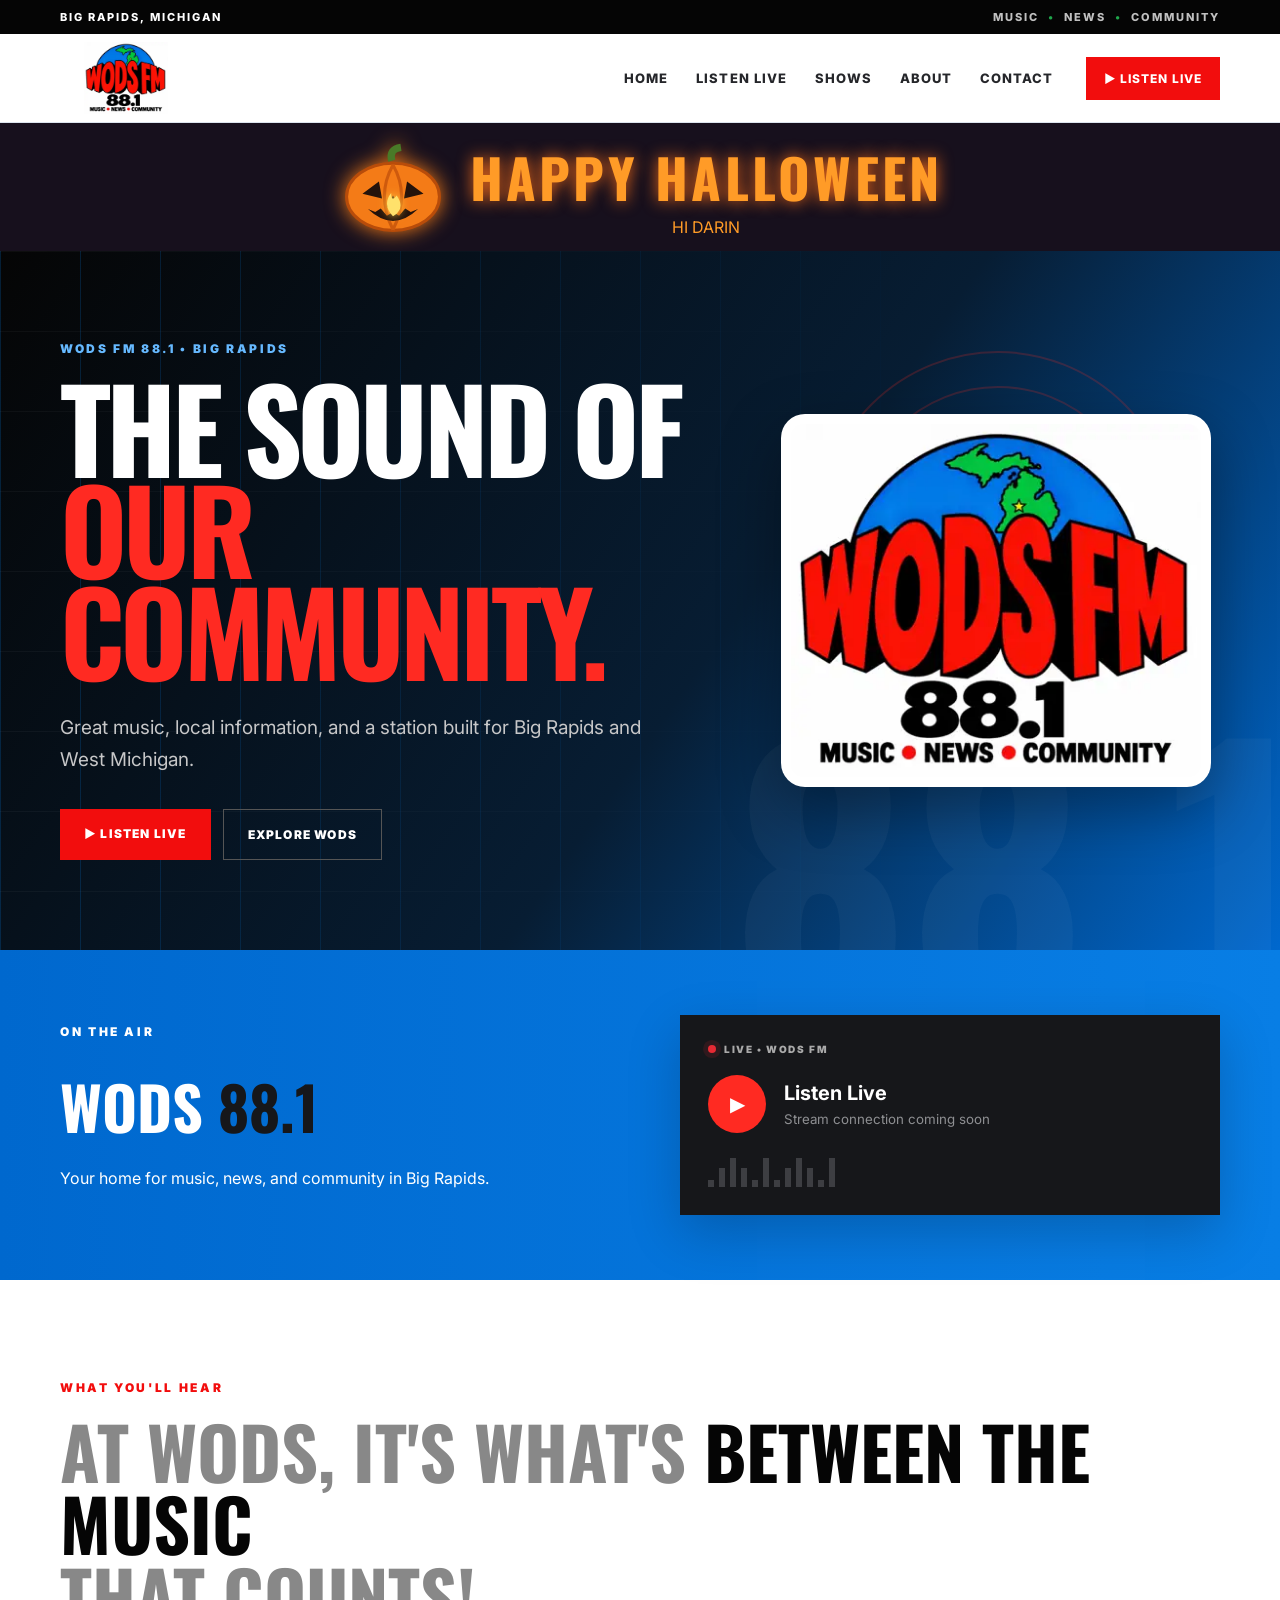
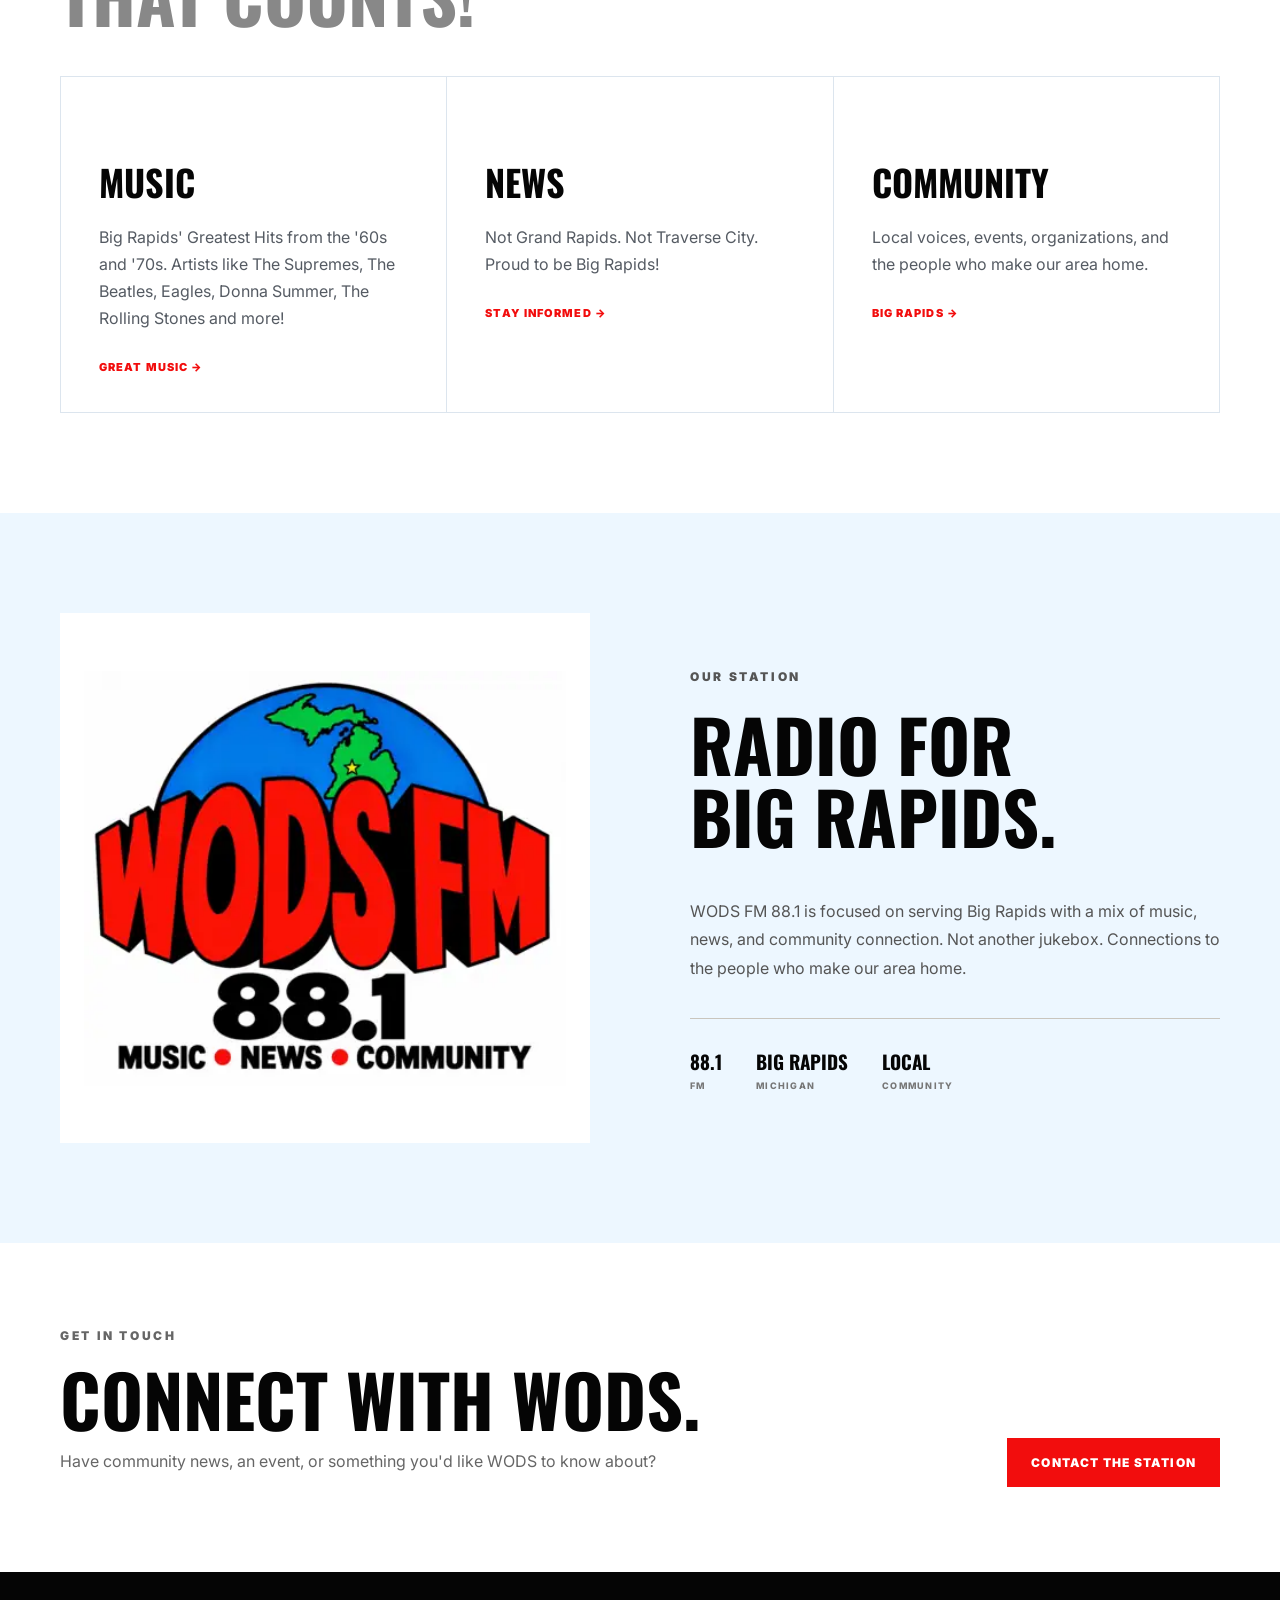
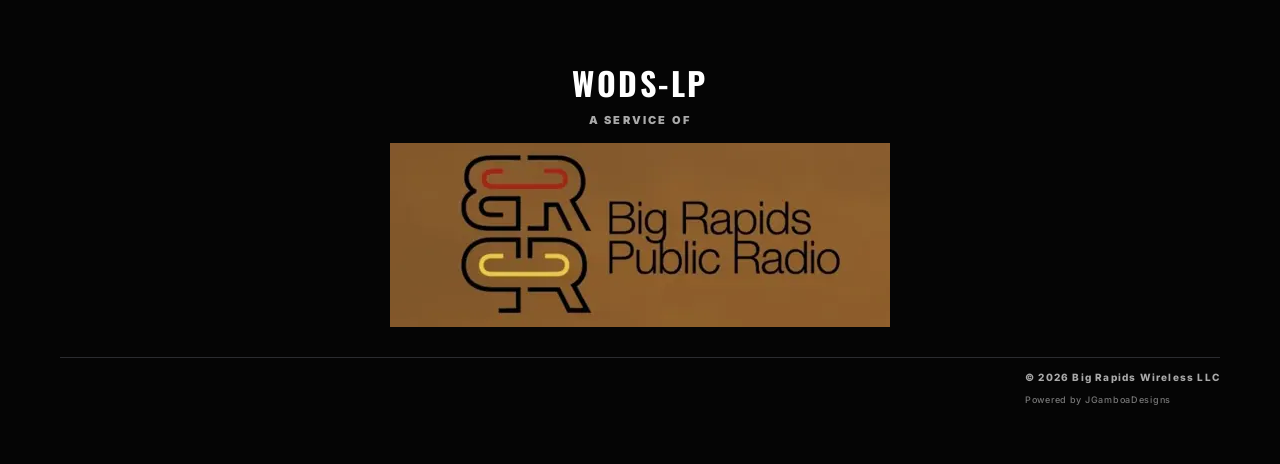
==== index.html @ f29fa572 "Correct Halloween greeting to HI DARIN" ====
<!doctype html>
<html lang="en">
<head>
  <meta charset="utf-8">
  <meta name="viewport" content="width=device-width,initial-scale=1">
  <meta name="theme-color" content="#087ee5">
  <meta name="description" content="WODS FM 88.1 — Music, News & Community for Big Rapids, Michigan.">
  <title>WODS FM 88.1 | Big Rapids</title>
  <link rel="preconnect" href="https://fonts.googleapis.com">
  <link rel="preconnect" href="https://fonts.gstatic.com" crossorigin>
  <link href="https://fonts.googleapis.com/css2?family=Inter:wght@400;600;700;800;900&family=Oswald:wght@500;600;700&display=swap" rel="stylesheet">
  <link rel="stylesheet" href="styles.css">
</head>
<body>
  <header class="site-header">
    <div class="topbar"><div class="wrap topbar-inner"><span>BIG RAPIDS, MICHIGAN</span><span class="top-tag">MUSIC <b>•</b> NEWS <b>•</b> COMMUNITY</span></div></div>
    <div class="wrap nav">
      <a class="brand" href="#home" aria-label="WODS FM 88.1 home">
        <img class="brand-logo" src="assets/wods-logo.svg" alt="WODS FM 88.1 — Music News Community">
      </a>
      <button class="menu" aria-label="Open menu" aria-expanded="false">☰</button>
      <nav class="navlinks" aria-label="Main navigation">
        <a href="#home">Home</a><a href="#listen">Listen Live</a><a href="#shows">Shows</a><a href="#about">About</a><a href="#contact">Contact</a>
      </nav>
      <a class="listen-small" href="#listen">▶ Listen Live</a>
    </div>
  </header>

  <main>
<div class="halloween-banner" role="img" aria-label="Happy Halloween! A glowing jack-o-lantern with a flickering flame"><svg class="pumpkin" viewBox="0 0 180 150" aria-hidden="true"><path d="M88 32 Q83 13 103 10" fill="none" stroke="#497a28" stroke-width="12"/><ellipse cx="90" cy="91" rx="76" ry="55" fill="#f47b17" stroke="#b84c0a" stroke-width="5"/><path d="M90 39 Q62 88 90 145 M90 39 Q118 88 90 145" fill="none" stroke="#ce5a0d" stroke-width="5"/><path d="M40 86 L67 66 L72 94 Z M140 86 L113 66 L108 94 Z M90 89 L80 107 L100 107 Z M49 111 Q90 150 131 111 L119 116 L110 110 L100 122 L90 116 L80 122 L70 110 L61 116 Z" fill="#24130b"/><path class="pumpkin-flame" d="M90 123 Q72 104 87 85 Q87 101 96 89 Q111 110 90 123Z" fill="#ffe16b"/></svg><div class="halloween-greeting"><strong>HAPPY HALLOWEEN</strong><div>HI DARIN</div></div></div>
    <section class="hero" id="home">
      <div class="hero-grid"></div>
      <div class="wrap hero-layout"><div class="hero-content">
        <p class="eyebrow">WODS FM 88.1 • BIG RAPIDS</p>
        <h1>The Sound of<br><span>Our Community.</span></h1>
        <p class="hero-copy">Great music, local information, and a station built for Big Rapids and West Michigan.</p>
        <div class="hero-actions"><a class="btn primary" href="#listen">▶ Listen Live</a><a class="btn ghost" href="#shows">Explore WODS</a></div>
      </div><div class="hero-logo-panel"><img src="assets/wods-logo.svg" alt="WODS FM 88.1"></div></div>
      <div class="signal" aria-hidden="true"><i></i><i></i><i></i><i></i></div>
    </section>

    <section class="onair" id="listen">
      <div class="wrap onair-grid">
        <div><p class="section-kicker">ON THE AIR</p><h2>WODS <span>88.1</span></h2><p>Your home for music, news, and community in Big Rapids.</p></div>
        <div class="player-card">
          <div class="player-status"><span class="live-dot"></span><span>LIVE • WODS FM</span></div>
          <div class="player-row"><button id="playButton" class="play" aria-label="Play WODS">▶</button><div><strong>Listen Live</strong><small id="playerMessage">Stream connection coming soon</small></div></div>
          <div class="meter"><span></span><span></span><span></span><span></span><span></span><span></span><span></span><span></span><span></span><span></span><span></span><span></span></div>
          <audio id="stationAudio" preload="none"></audio>
        </div>
      </div>
    </section>

    <section class="programming" id="shows">
      <div class="wrap">
        <p class="section-kicker red">WHAT YOU'LL HEAR</p><h2 class="section-title">AT WODS, IT'S WHAT'S <span class="red">BETWEEN THE MUSIC</span><br>THAT COUNTS!</h2>
        <div class="cards">
          <article><h3>Music</h3><p>Big Rapids' Greatest Hits from the '60s and '70s. Artists like The Supremes, The Beatles, Eagles, Donna Summer, The Rolling Stones and more!</p><span>GREAT MUSIC →</span></article>
          <article><h3>News</h3><p>Not Grand Rapids. Not Traverse City. Proud to be Big Rapids!</p><span>STAY INFORMED →</span></article>
          <article><h3>Community</h3><p>Local voices, events, organizations, and the people who make our area home.</p><span>BIG RAPIDS →</span></article>
        </div>
      </div>
    </section>

    <section class="about" id="about">
      <div class="wrap about-grid">
        <div class="big-mark station-logo-mark"><img src="assets/wods-logo.svg" alt="WODS FM 88.1 — Music News Community"></div>
        <div><p class="section-kicker">OUR STATION</p><h2>Radio for<br>Big Rapids.</h2><p>WODS FM 88.1 is focused on serving Big Rapids with a mix of music, news, and community connection. Not another jukebox. Connections to the people who make our area home.</p><div class="facts"><div><b>88.1</b><span>FM</span></div><div><b>BIG RAPIDS</b><span>MICHIGAN</span></div><div><b>LOCAL</b><span>COMMUNITY</span></div></div></div>
      </div>
    </section>

    <section class="contact" id="contact">
      <div class="wrap contact-inner"><div><p class="section-kicker red">GET IN TOUCH</p><h2>Connect with WODS.</h2><p>Have community news, an event, or something you'd like WODS to know about?</p></div><a class="btn primary" href="contact.html">Contact the Station</a></div>
    </section>
  </main>

  <footer><div class="wrap service-block"><strong>WODS-LP</strong><span>A SERVICE OF</span><a class="service-logo-link" href="https://www.bigrapidspublicradio.org" target="_blank" rel="noopener noreferrer" aria-label="Visit Big Rapids Public Radio"><img src="assets/big-rapids-public-radio.svg" alt="Big Rapids Public Radio"></a></div><div class="wrap footer-inner"><p class="copyright">© 2026 Big Rapids Wireless LLC<br><span class="powered-by">Powered by JGamboaDesigns</span></p></div></footer>
  <script src="script.js"></script>
</body>
</html>
---- styles.css ----
:root{--red:#f20d0d;--red2:#ff2a22;--blue:#087ee5;--blue2:#0068ce;--green:#09c94a;--yellow:#ffe21b;--ink:#050505;--paper:#ffffff;--muted:#555b63;--line:#dce5ee}*{box-sizing:border-box}html{scroll-behavior:smooth}body{margin:0;background:var(--paper);color:var(--ink);font-family:Inter,Arial,sans-serif}.wrap{width:min(1160px,calc(100% - 40px));margin:auto}.topbar{background:var(--ink);color:#fff;font-size:11px;font-weight:800;letter-spacing:.18em}.topbar-inner{height:34px;display:flex;align-items:center;justify-content:space-between}.top-tag{opacity:.75}.top-tag b{color:#28dc63;padding:0 5px}.site-header{position:sticky;top:0;z-index:20;background:rgba(255,255,255,.98);border-bottom:1px solid var(--line)}.nav{height:88px;display:flex;align-items:center;gap:32px}.brand{text-decoration:none;display:flex;align-items:center;line-height:1}.brand-logo{display:block;width:132px;height:72px;object-fit:contain}.brand-call{font-family:Oswald,sans-serif;font-style:italic;font-weight:700;font-size:40px;letter-spacing:-.06em;color:var(--red)}.brand-freq{font-family:Oswald,sans-serif;font-weight:700;font-size:26px;color:#111}.navlinks{margin-left:auto;display:flex;gap:28px}.navlinks a{color:#25262a;text-decoration:none;font-size:13px;font-weight:800;text-transform:uppercase;letter-spacing:.08em}.navlinks a:hover{color:var(--red)}.listen-small{background:var(--red);color:#fff;text-decoration:none;text-transform:uppercase;font-size:12px;font-weight:800;letter-spacing:.08em;padding:14px 18px}.menu{display:none;border:0;background:none;font-size:24px}.hero{min-height:650px;position:relative;overflow:hidden;background:linear-gradient(125deg,#050505 0%,#071d33 56%,#0068ce 100%);color:#fff;display:flex;align-items:center}.hero:after{content:"88.1";position:absolute;right:-20px;bottom:-80px;font-family:Oswald,sans-serif;font-size:340px;font-weight:700;color:rgba(255,255,255,.035);line-height:1}.hero-grid{position:absolute;inset:0;background:linear-gradient(90deg,rgba(8,126,229,.22) 1px,transparent 1px),linear-gradient(rgba(255,255,255,.04) 1px,transparent 1px);background-size:80px 80px;mask-image:linear-gradient(to right,#000,transparent 75%)}.hero-layout{position:relative;z-index:2;display:grid;grid-template-columns:1.2fr .8fr;align-items:center;gap:40px}.hero-content{position:relative;padding:90px 0}.hero-logo-panel{display:flex;justify-content:center;align-items:center}.hero-logo-panel img{width:min(430px,100%);filter:drop-shadow(0 22px 30px rgba(0,0,0,.35));background:#fff;border-radius:24px;padding:10px}.eyebrow,.section-kicker{font-size:12px;font-weight:900;letter-spacing:.22em;margin:0 0 20px}.eyebrow{color:#66b9ff}.hero h1{font-family:Oswald,sans-serif;text-transform:uppercase;font-size:clamp(64px,9vw,116px);line-height:.88;letter-spacing:-.04em;margin:0}.hero h1 span{color:var(--red2)}.hero-copy{max-width:620px;font-size:19px;line-height:1.7;color:#c7c7c8;margin:32px 0}.hero-actions{display:flex;gap:12px}.btn{display:inline-block;padding:17px 24px;text-decoration:none;text-transform:uppercase;font-size:12px;font-weight:900;letter-spacing:.1em}.primary{background:var(--red);color:#fff}.primary:hover{background:#941018}.ghost{border:1px solid #555;color:#fff}.signal{position:absolute;right:8%;top:100px;width:360px;height:360px;opacity:.2}.signal i{position:absolute;border:2px solid var(--red2);border-radius:50%;inset:calc(var(--n,0)*35px)}.signal i:nth-child(1){--n:0}.signal i:nth-child(2){--n:1}.signal i:nth-child(3){--n:2}.signal i:nth-child(4){--n:3}.onair{background:linear-gradient(90deg,var(--blue2),var(--blue));color:#fff;padding:65px 0}.onair-grid{display:grid;grid-template-columns:1fr 1fr;gap:80px;align-items:center}.onair h2{font-family:Oswald,sans-serif;font-size:60px;margin:0;text-transform:uppercase}.onair h2 span{color:#16171a}.onair p{line-height:1.6}.player-card{background:#16171a;padding:28px;box-shadow:0 18px 50px rgba(0,0,0,.2)}.player-status{font-size:10px;font-weight:900;letter-spacing:.16em;color:#aaa;display:flex;align-items:center;gap:8px}.live-dot{width:8px;height:8px;border-radius:50%;background:#e82a34;box-shadow:0 0 0 5px rgba(232,42,52,.12)}.player-row{display:flex;align-items:center;gap:18px;margin:20px 0}.play{width:58px;height:58px;border:0;border-radius:50%;background:var(--red2);color:#fff;font-size:20px;cursor:pointer}.player-row strong{display:block;font-size:20px}.player-row small{display:block;color:#8e8f92;margin-top:6px}.meter{height:34px;display:flex;align-items:end;gap:5px}.meter span{width:6px;background:#3d3e42;height:20%}.meter span:nth-child(2n){height:55%}.meter span:nth-child(3n){height:85%}.programming{padding:100px 0}.red{color:var(--red)}.section-title,.about h2,.contact h2{font-family:Oswald,sans-serif;text-transform:uppercase;font-size:clamp(44px,6vw,72px);line-height:1;margin:0 0 45px}.section-title span{color:#888}.cards{display:grid;grid-template-columns:repeat(3,1fr);border-top:1px solid var(--line);border-left:1px solid var(--line)}.cards article{padding:38px;border-right:1px solid var(--line);border-bottom:1px solid var(--line);min-height:280px}.card-num{font-family:Oswald,sans-serif;color:#aaa;font-size:13px}.cards h3{font-family:Oswald,sans-serif;text-transform:uppercase;font-size:36px;margin:40px 0 15px}.cards p{color:var(--muted);line-height:1.7}.cards article>span{display:block;margin-top:28px;color:var(--red);font-size:11px;font-weight:900;letter-spacing:.1em}.about{background:#edf7ff;padding:100px 0}.about-grid{display:grid;grid-template-columns:1fr 1fr;gap:100px;align-items:center}.big-mark{aspect-ratio:1;background:linear-gradient(145deg,var(--blue),var(--ink));display:flex;flex-direction:column;align-items:center;justify-content:center}.big-mark span{font-family:Oswald,sans-serif;font-size:100px;font-weight:700;font-style:italic;color:var(--red2);letter-spacing:-.07em}.big-mark b{font-family:Oswald,sans-serif;font-size:80px;color:#fff;line-height:.8}.about p{color:#555;line-height:1.8}.facts{display:flex;gap:34px;border-top:1px solid #c9c5bd;margin-top:35px;padding-top:28px}.facts div{display:flex;flex-direction:column}.facts b{font-family:Oswald,sans-serif;font-size:19px}.facts span{font-size:9px;font-weight:800;letter-spacing:.14em;color:#777;margin-top:5px}.contact{padding:85px 0;background:#fff}.contact-inner{display:flex;justify-content:space-between;align-items:end;gap:40px}.contact h2{margin-bottom:12px}.contact p{color:#666}.contact .btn{white-space:nowrap}footer{background:#050505;color:#fff;padding:45px 0}.footer-inner{display:flex;align-items:center;gap:28px}.footer-brand strong{font-family:Oswald,sans-serif;color:var(--red2);font-style:italic;font-size:32px}.footer-brand b{font-family:Oswald,sans-serif;font-size:20px;margin-left:8px}.footer-inner p{font-size:10px;font-weight:800;letter-spacing:.12em;line-height:1.8;color:#aaa}.footer-inner p span{font-weight:500}.copyright{margin-left:auto}@media(max-width:800px){.hero-layout{grid-template-columns:1fr}.hero-logo-panel{order:-1;padding-top:35px}.hero-logo-panel img{width:min(310px,90%)}.top-tag,.listen-small{display:none}.nav{height:72px}.menu{display:block;margin-left:auto}.navlinks{display:none;position:absolute;left:0;right:0;top:106px;background:var(--paper);padding:25px 20px;flex-direction:column;border-bottom:1px solid var(--line)}.navlinks.open{display:flex}.hero{min-height:580px}.hero h1{font-size:58px}.hero-content{padding:70px 0}.signal{display:none}.onair-grid,.about-grid{grid-template-columns:1fr;gap:40px}.cards{grid-template-columns:1fr}.big-mark{max-width:440px}.contact-inner{align-items:flex-start;flex-direction:column}.footer-inner{align-items:flex-start;flex-direction:column}.copyright{margin-left:0}.facts{flex-wrap:wrap}}
/* WODS headline emphasis */
.section-title span.red{color:var(--red)!important}

/* What You'll Hear headline colors */
.section-title{color:#888}
.section-title span.red{color:#050505!important}

/* Main logo in Our Station section */
.station-logo-mark{background:#fff;padding:24px}
.station-logo-mark img{display:block;width:100%;height:100%;object-fit:contain}

/* WODS-LP service attribution */
.service-block{display:flex;flex-direction:column;align-items:center;text-align:center;padding:42px 0 30px;border-bottom:1px solid #2b2c30}
.service-block>strong{font-family:Oswald,sans-serif;font-size:32px;letter-spacing:.08em}
.service-block>span{font-size:11px;font-weight:900;letter-spacing:.2em;color:#aaa;margin:7px 0 16px}
.service-block img{display:block;width:min(500px,90%);height:auto}

.service-logo-link{display:block;width:min(500px,90%)}
.service-logo-link img{width:100%;max-width:none}

/* Contact page */
.contact-home{margin-left:auto;color:#111;text-decoration:none;font-size:12px;font-weight:900;letter-spacing:.08em;text-transform:uppercase}
.contact-home:hover{color:var(--red)}
.contact-page{background:#f4f9fd}
.contact-hero{background:linear-gradient(125deg,#050505 0%,#071d33 56%,#0068ce 100%);color:#fff;padding:70px 0}
.contact-hero .section-kicker{color:#66b9ff}
.contact-hero h1{font-family:Oswald,sans-serif;text-transform:uppercase;font-size:clamp(52px,8vw,88px);line-height:.95;margin:0 0 20px}
.contact-hero p{max-width:650px;color:#d3dfeb;font-size:18px;line-height:1.7}
.contact-form-section{padding:70px 0 90px}
.station-contact-form{max-width:900px;background:#fff;padding:40px;box-shadow:0 18px 50px rgba(0,0,0,.08);display:grid;grid-template-columns:1fr 1fr;gap:28px}
.form-field{display:flex;flex-direction:column;gap:9px}
.form-field.full{grid-column:1/-1}
.form-field label{font-size:11px;font-weight:900;letter-spacing:.14em}
.form-field input,.form-field textarea{width:100%;border:1px solid #cbd6df;background:#fff;color:#111;font:inherit;padding:14px 15px;border-radius:0}
.form-field input:focus,.form-field textarea:focus{outline:2px solid var(--blue);outline-offset:1px;border-color:var(--blue)}
.form-field textarea{resize:vertical;min-height:170px}
.contact-submit{border:0;cursor:pointer}
.form-note{font-size:11px;color:#777;margin:10px 0 0}
@media(max-width:650px){.station-contact-form{grid-template-columns:1fr;padding:24px}.form-field.full{grid-column:auto}.contact-hero{padding:50px 0}.contact-home{font-size:10px}}

.powered-by{display:inline-block;margin-top:6px;font-size:9px;font-weight:600;letter-spacing:.08em;color:#777}

.halloween-banner{display:flex;align-items:center;justify-content:center;gap:22px;padding:14px 20px;background:#17101d;color:#ff9b27;text-align:center}.halloween-banner strong{font-family:Oswald,sans-serif;font-size:clamp(27px,5vw,54px);letter-spacing:.06em;text-shadow:0 0 16px #f46b19}.pumpkin{width:110px;height:94px;flex:none;filter:drop-shadow(0 0 10px #f47b17)}.pumpkin-flame{transform-origin:90px 120px;animation:flame-flicker .32s infinite alternate ease-in-out;filter:drop-shadow(0 0 8px #ffd044)}@keyframes flame-flicker{0%{transform:scale(.88) rotate(-5deg);opacity:.7}100%{transform:scale(1.13) rotate(6deg);opacity:1}}@media(max-width:500px){.halloween-banner{gap:9px}.pumpkin{width:77px;height:68px}}@media(prefers-reduced-motion:reduce){.pumpkin-flame{animation:none}}
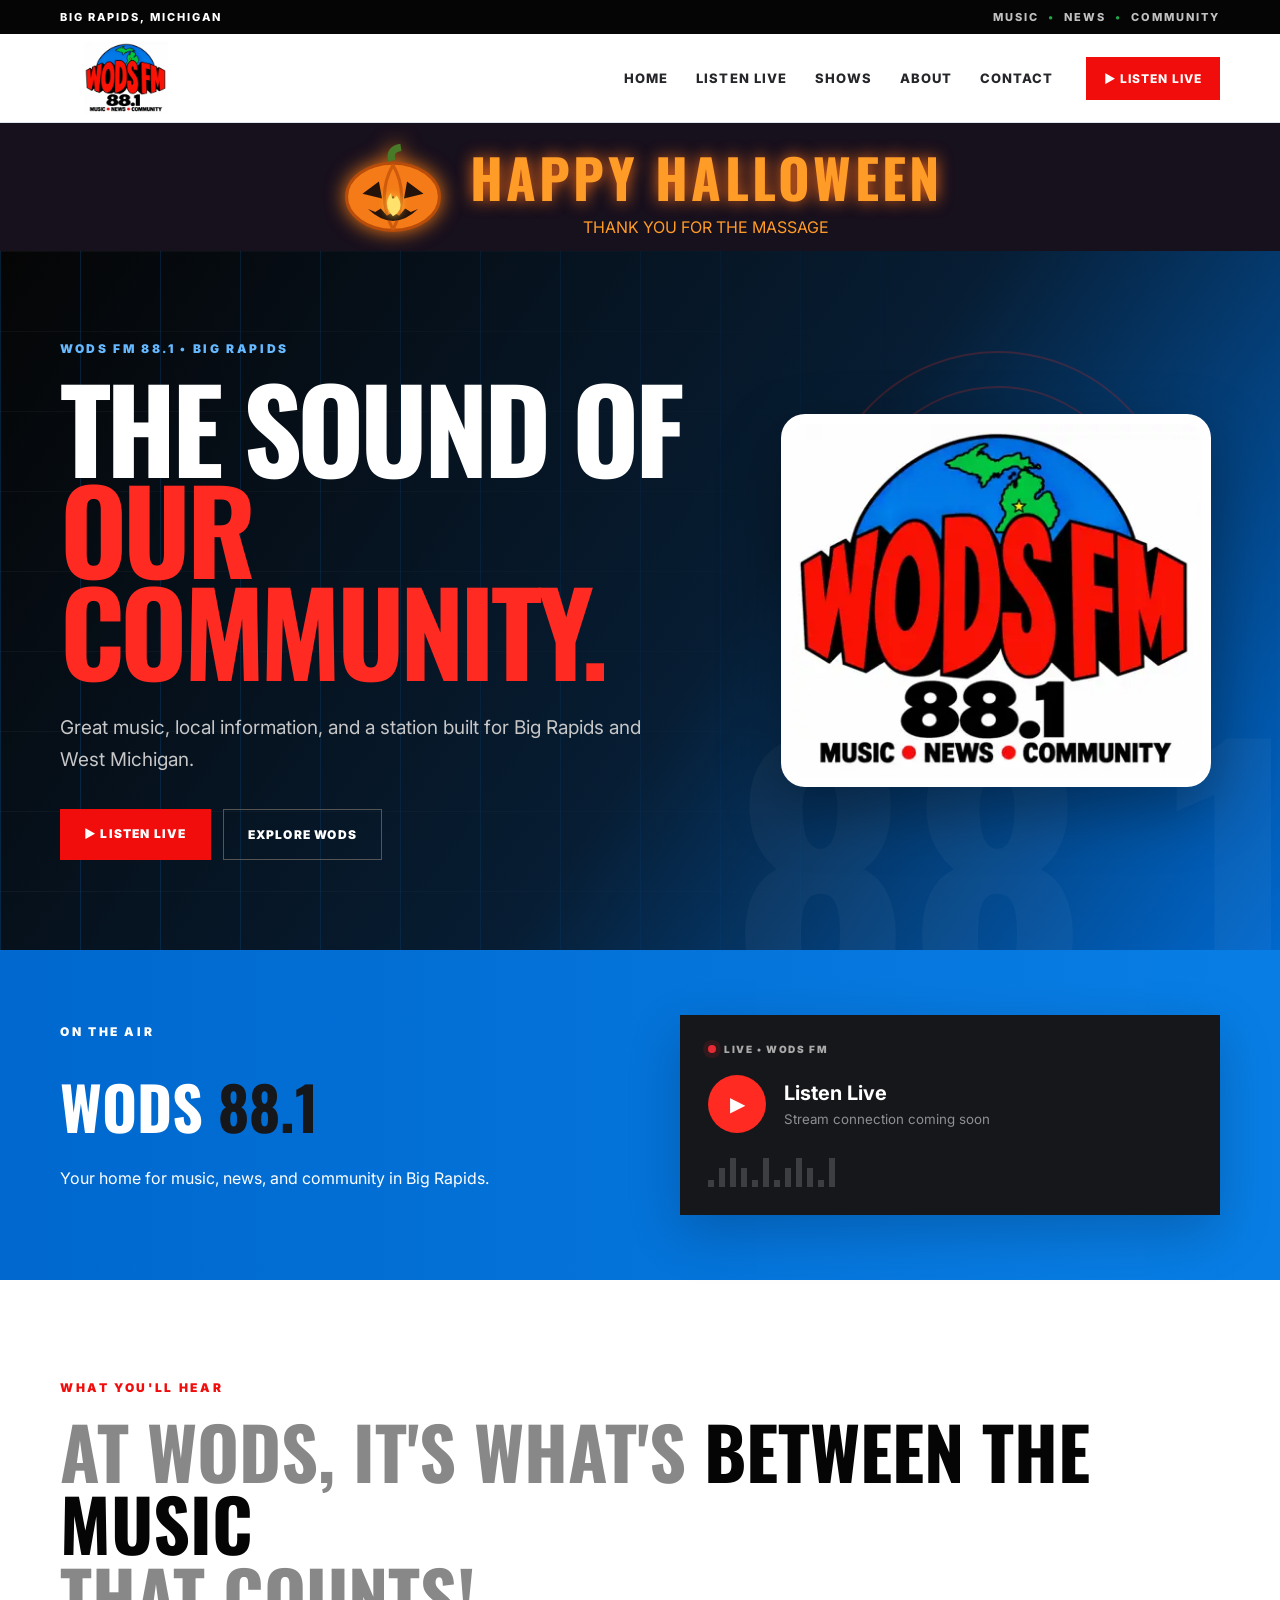
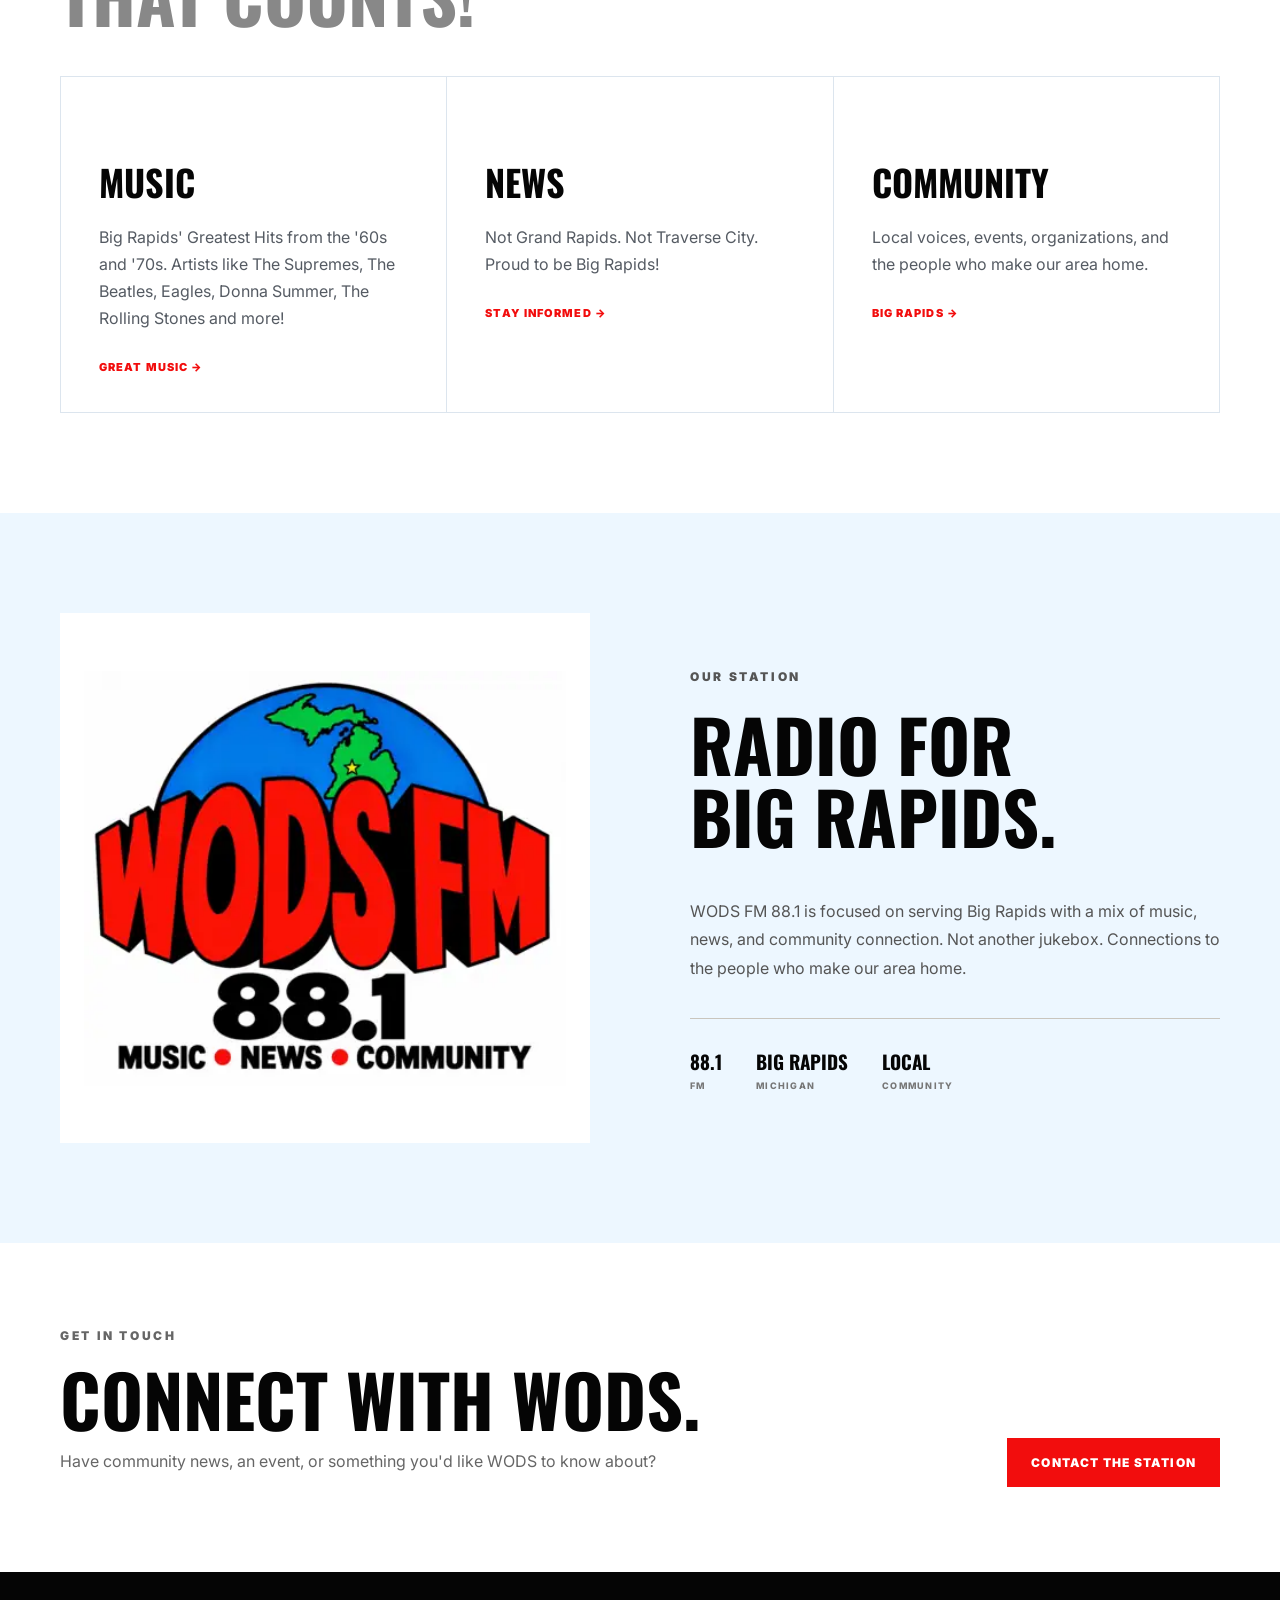
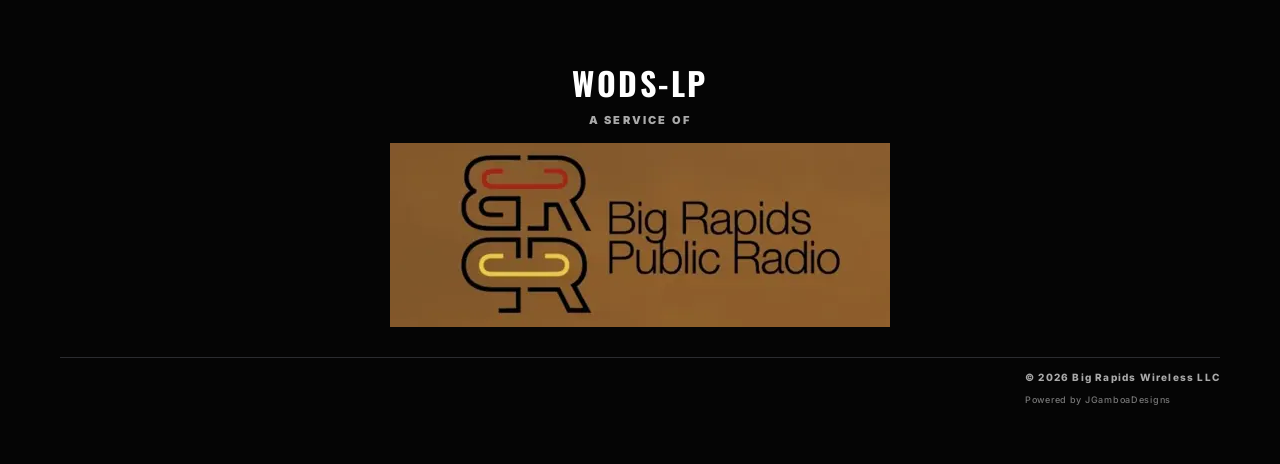
==== commit 8b45753c: "Update Halloween greeting to THANK YOU FOR THE MASSAGE" ====
--- a/index.html
+++ b/index.html
@@ -27,7 +27,7 @@
   </header>
 
   <main>
-<div class="halloween-banner" role="img" aria-label="Happy Halloween! A glowing jack-o-lantern with a flickering flame"><svg class="pumpkin" viewBox="0 0 180 150" aria-hidden="true"><path d="M88 32 Q83 13 103 10" fill="none" stroke="#497a28" stroke-width="12"/><ellipse cx="90" cy="91" rx="76" ry="55" fill="#f47b17" stroke="#b84c0a" stroke-width="5"/><path d="M90 39 Q62 88 90 145 M90 39 Q118 88 90 145" fill="none" stroke="#ce5a0d" stroke-width="5"/><path d="M40 86 L67 66 L72 94 Z M140 86 L113 66 L108 94 Z M90 89 L80 107 L100 107 Z M49 111 Q90 150 131 111 L119 116 L110 110 L100 122 L90 116 L80 122 L70 110 L61 116 Z" fill="#24130b"/><path class="pumpkin-flame" d="M90 123 Q72 104 87 85 Q87 101 96 89 Q111 110 90 123Z" fill="#ffe16b"/></svg><div class="halloween-greeting"><strong>HAPPY HALLOWEEN</strong><div>HI DARIN</div></div></div>
+<div class="halloween-banner" role="img" aria-label="Happy Halloween! A glowing jack-o-lantern with a flickering flame"><svg class="pumpkin" viewBox="0 0 180 150" aria-hidden="true"><path d="M88 32 Q83 13 103 10" fill="none" stroke="#497a28" stroke-width="12"/><ellipse cx="90" cy="91" rx="76" ry="55" fill="#f47b17" stroke="#b84c0a" stroke-width="5"/><path d="M90 39 Q62 88 90 145 M90 39 Q118 88 90 145" fill="none" stroke="#ce5a0d" stroke-width="5"/><path d="M40 86 L67 66 L72 94 Z M140 86 L113 66 L108 94 Z M90 89 L80 107 L100 107 Z M49 111 Q90 150 131 111 L119 116 L110 110 L100 122 L90 116 L80 122 L70 110 L61 116 Z" fill="#24130b"/><path class="pumpkin-flame" d="M90 123 Q72 104 87 85 Q87 101 96 89 Q111 110 90 123Z" fill="#ffe16b"/></svg><div class="halloween-greeting"><strong>HAPPY HALLOWEEN</strong><div>THANK YOU FOR THE MASSAGE</div></div></div>
     <section class="hero" id="home">
       <div class="hero-grid"></div>
       <div class="wrap hero-layout"><div class="hero-content">
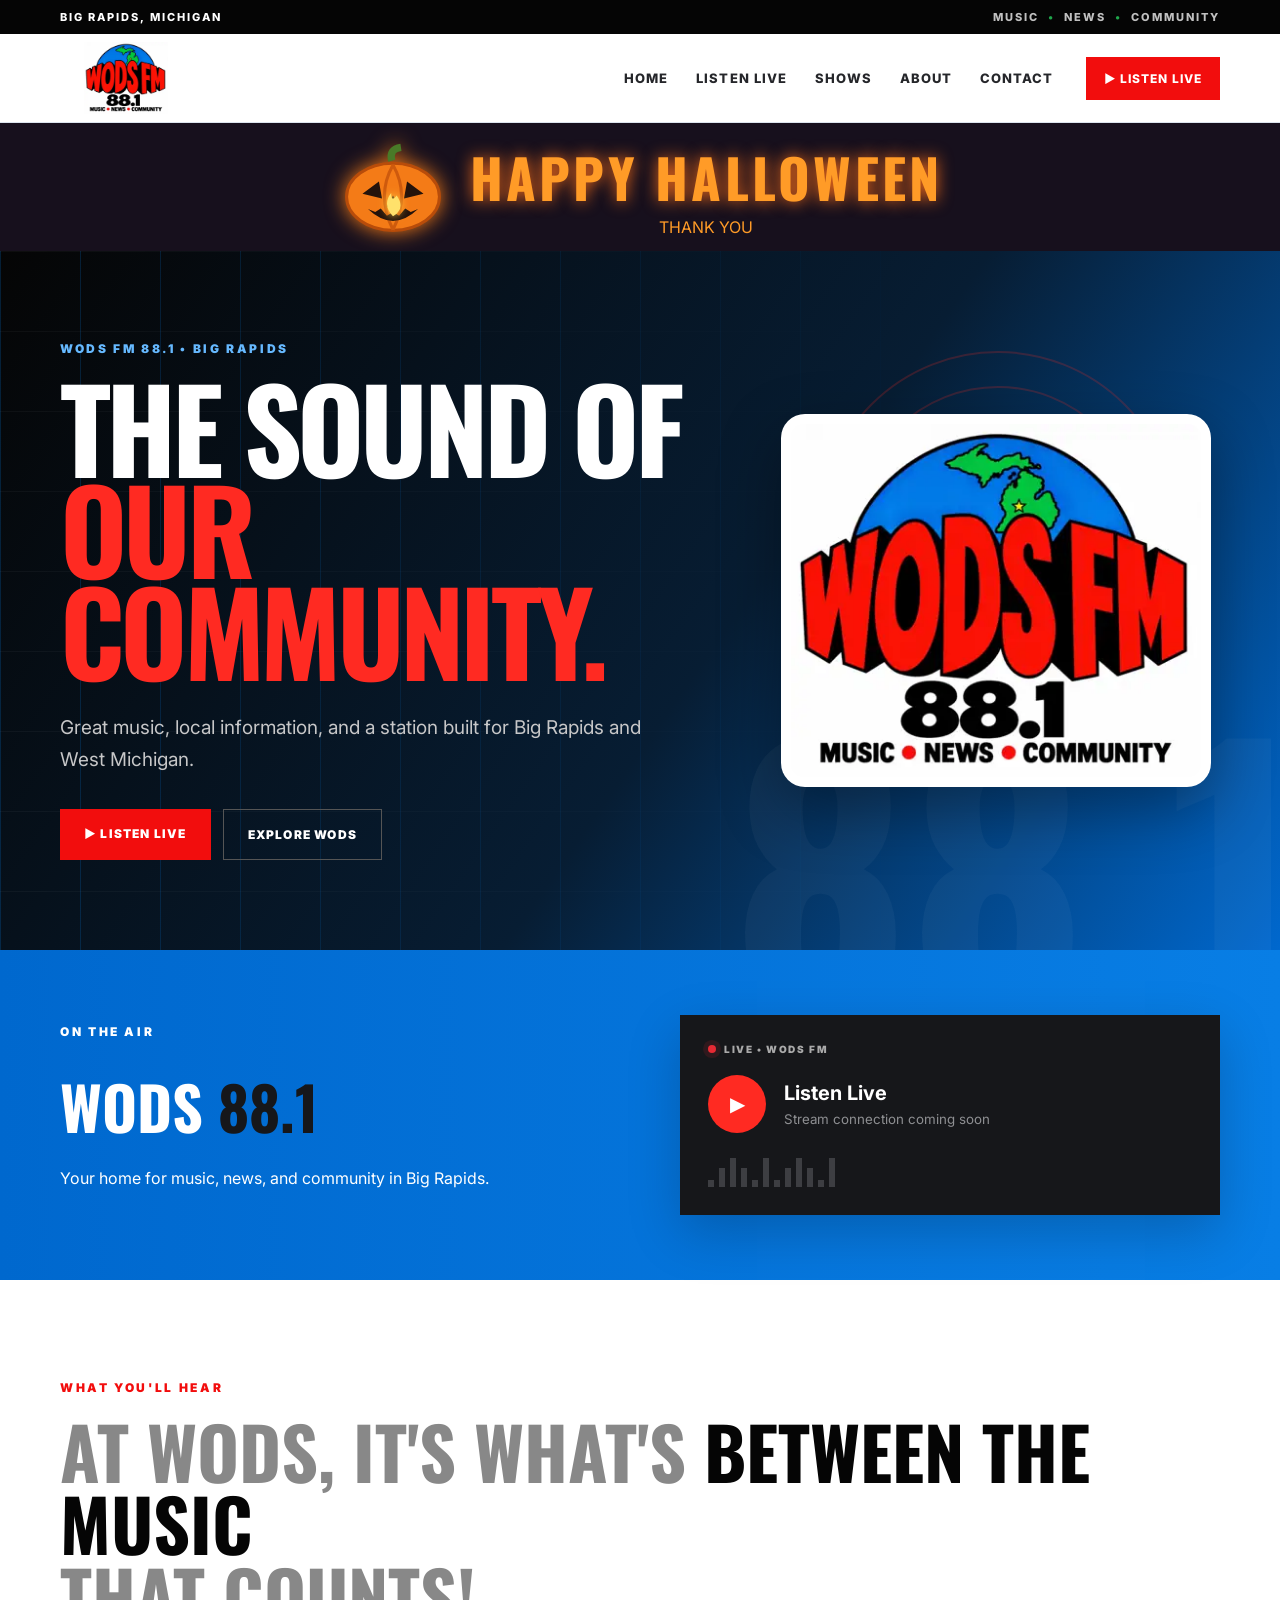
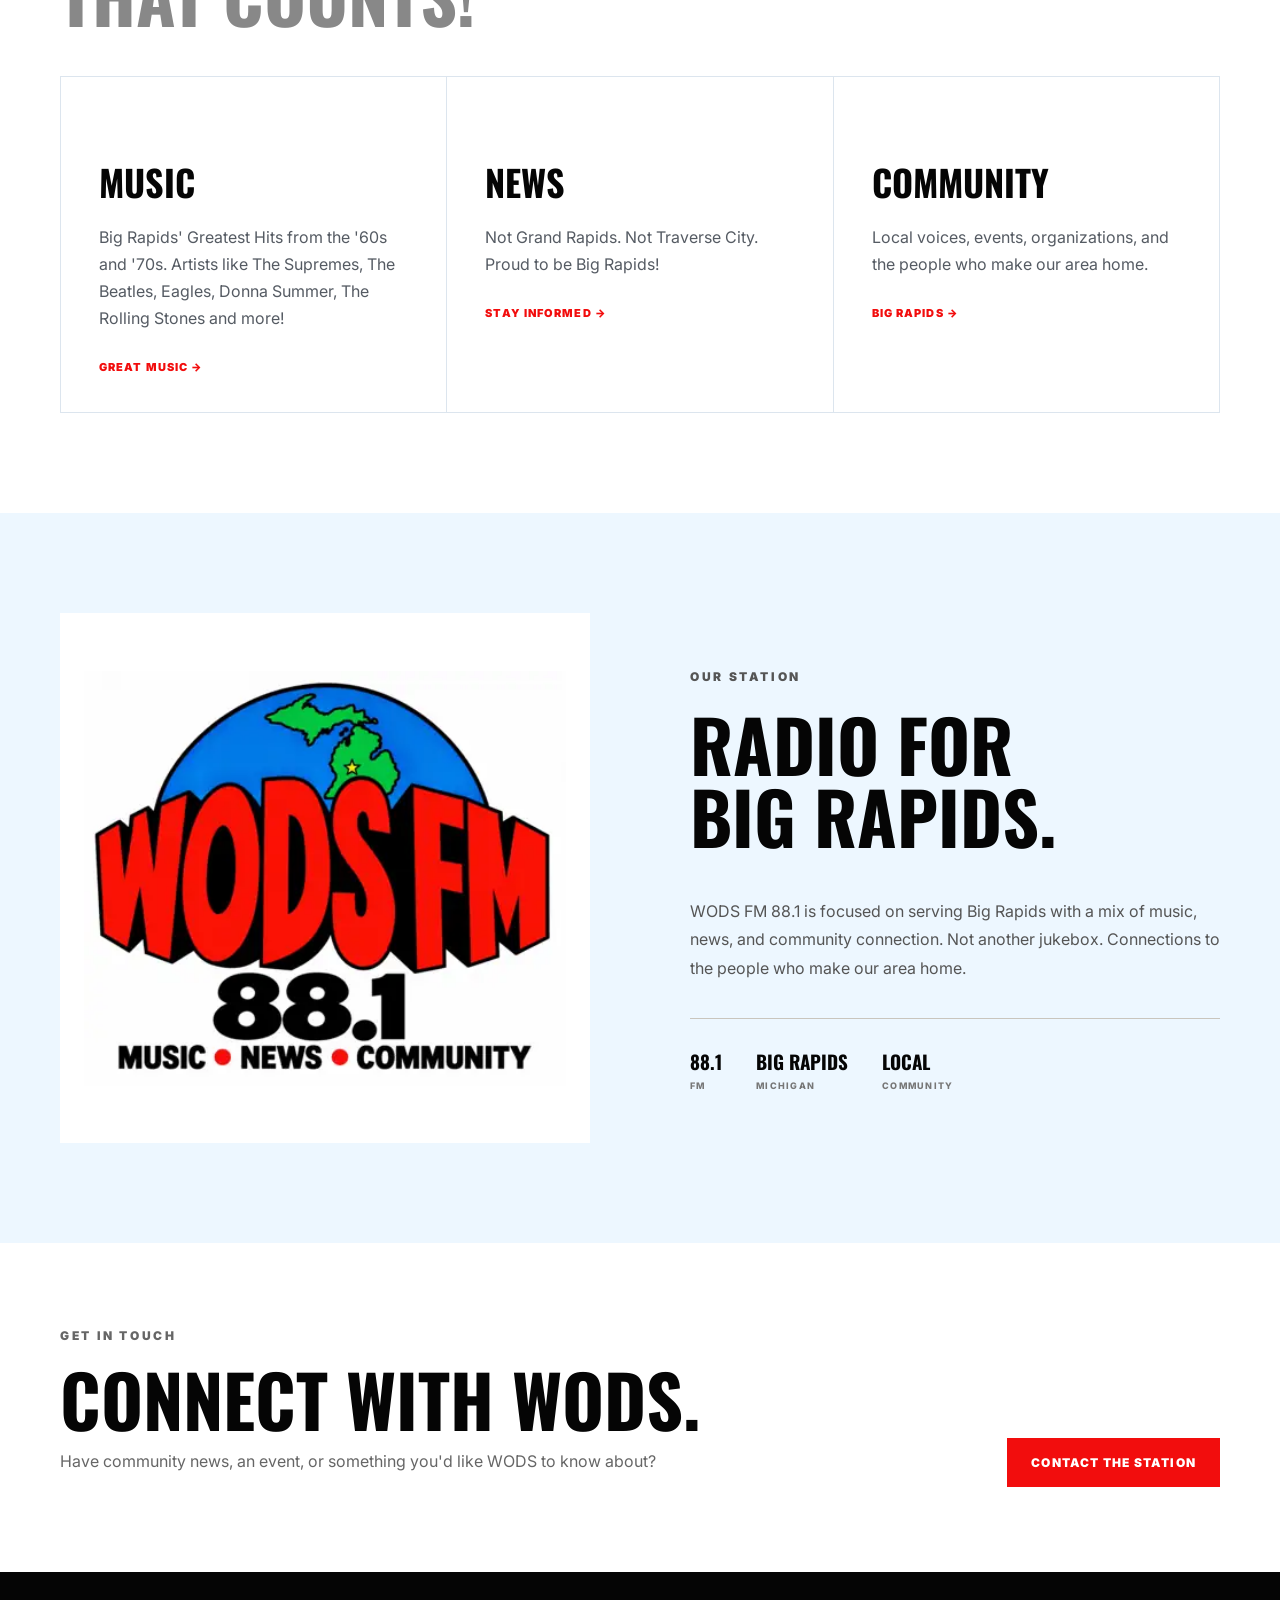
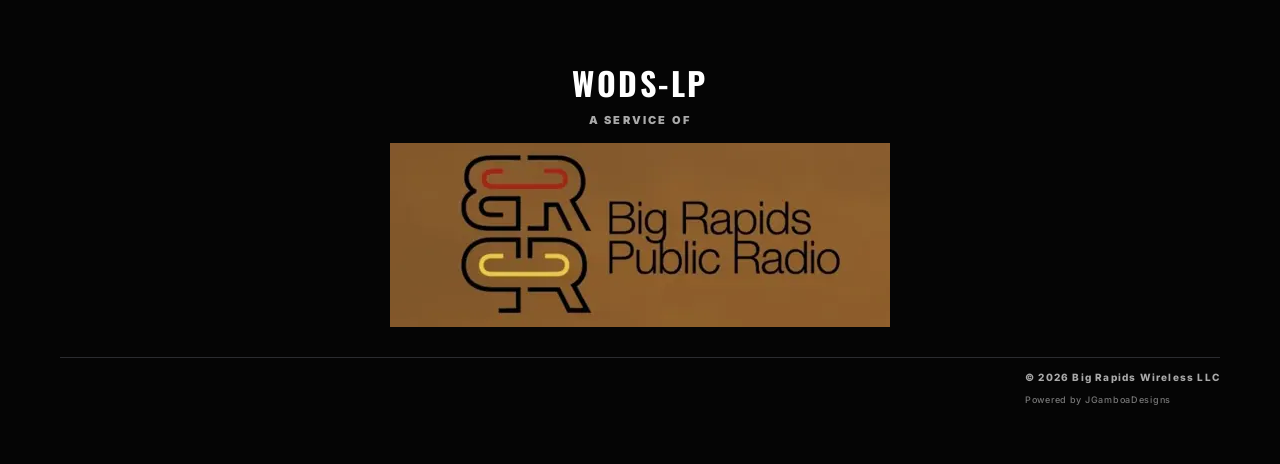
==== commit 27f17c7b: "Remove MASSAGE from Halloween greeting" ====
--- a/index.html
+++ b/index.html
@@ -27,7 +27,7 @@
   </header>
 
   <main>
-<div class="halloween-banner" role="img" aria-label="Happy Halloween! A glowing jack-o-lantern with a flickering flame"><svg class="pumpkin" viewBox="0 0 180 150" aria-hidden="true"><path d="M88 32 Q83 13 103 10" fill="none" stroke="#497a28" stroke-width="12"/><ellipse cx="90" cy="91" rx="76" ry="55" fill="#f47b17" stroke="#b84c0a" stroke-width="5"/><path d="M90 39 Q62 88 90 145 M90 39 Q118 88 90 145" fill="none" stroke="#ce5a0d" stroke-width="5"/><path d="M40 86 L67 66 L72 94 Z M140 86 L113 66 L108 94 Z M90 89 L80 107 L100 107 Z M49 111 Q90 150 131 111 L119 116 L110 110 L100 122 L90 116 L80 122 L70 110 L61 116 Z" fill="#24130b"/><path class="pumpkin-flame" d="M90 123 Q72 104 87 85 Q87 101 96 89 Q111 110 90 123Z" fill="#ffe16b"/></svg><div class="halloween-greeting"><strong>HAPPY HALLOWEEN</strong><div>THANK YOU FOR THE MASSAGE</div></div></div>
+<div class="halloween-banner" role="img" aria-label="Happy Halloween! A glowing jack-o-lantern with a flickering flame"><svg class="pumpkin" viewBox="0 0 180 150" aria-hidden="true"><path d="M88 32 Q83 13 103 10" fill="none" stroke="#497a28" stroke-width="12"/><ellipse cx="90" cy="91" rx="76" ry="55" fill="#f47b17" stroke="#b84c0a" stroke-width="5"/><path d="M90 39 Q62 88 90 145 M90 39 Q118 88 90 145" fill="none" stroke="#ce5a0d" stroke-width="5"/><path d="M40 86 L67 66 L72 94 Z M140 86 L113 66 L108 94 Z M90 89 L80 107 L100 107 Z M49 111 Q90 150 131 111 L119 116 L110 110 L100 122 L90 116 L80 122 L70 110 L61 116 Z" fill="#24130b"/><path class="pumpkin-flame" d="M90 123 Q72 104 87 85 Q87 101 96 89 Q111 110 90 123Z" fill="#ffe16b"/></svg><div class="halloween-greeting"><strong>HAPPY HALLOWEEN</strong><div>THANK YOU</div></div></div>
     <section class="hero" id="home">
       <div class="hero-grid"></div>
       <div class="wrap hero-layout"><div class="hero-content">
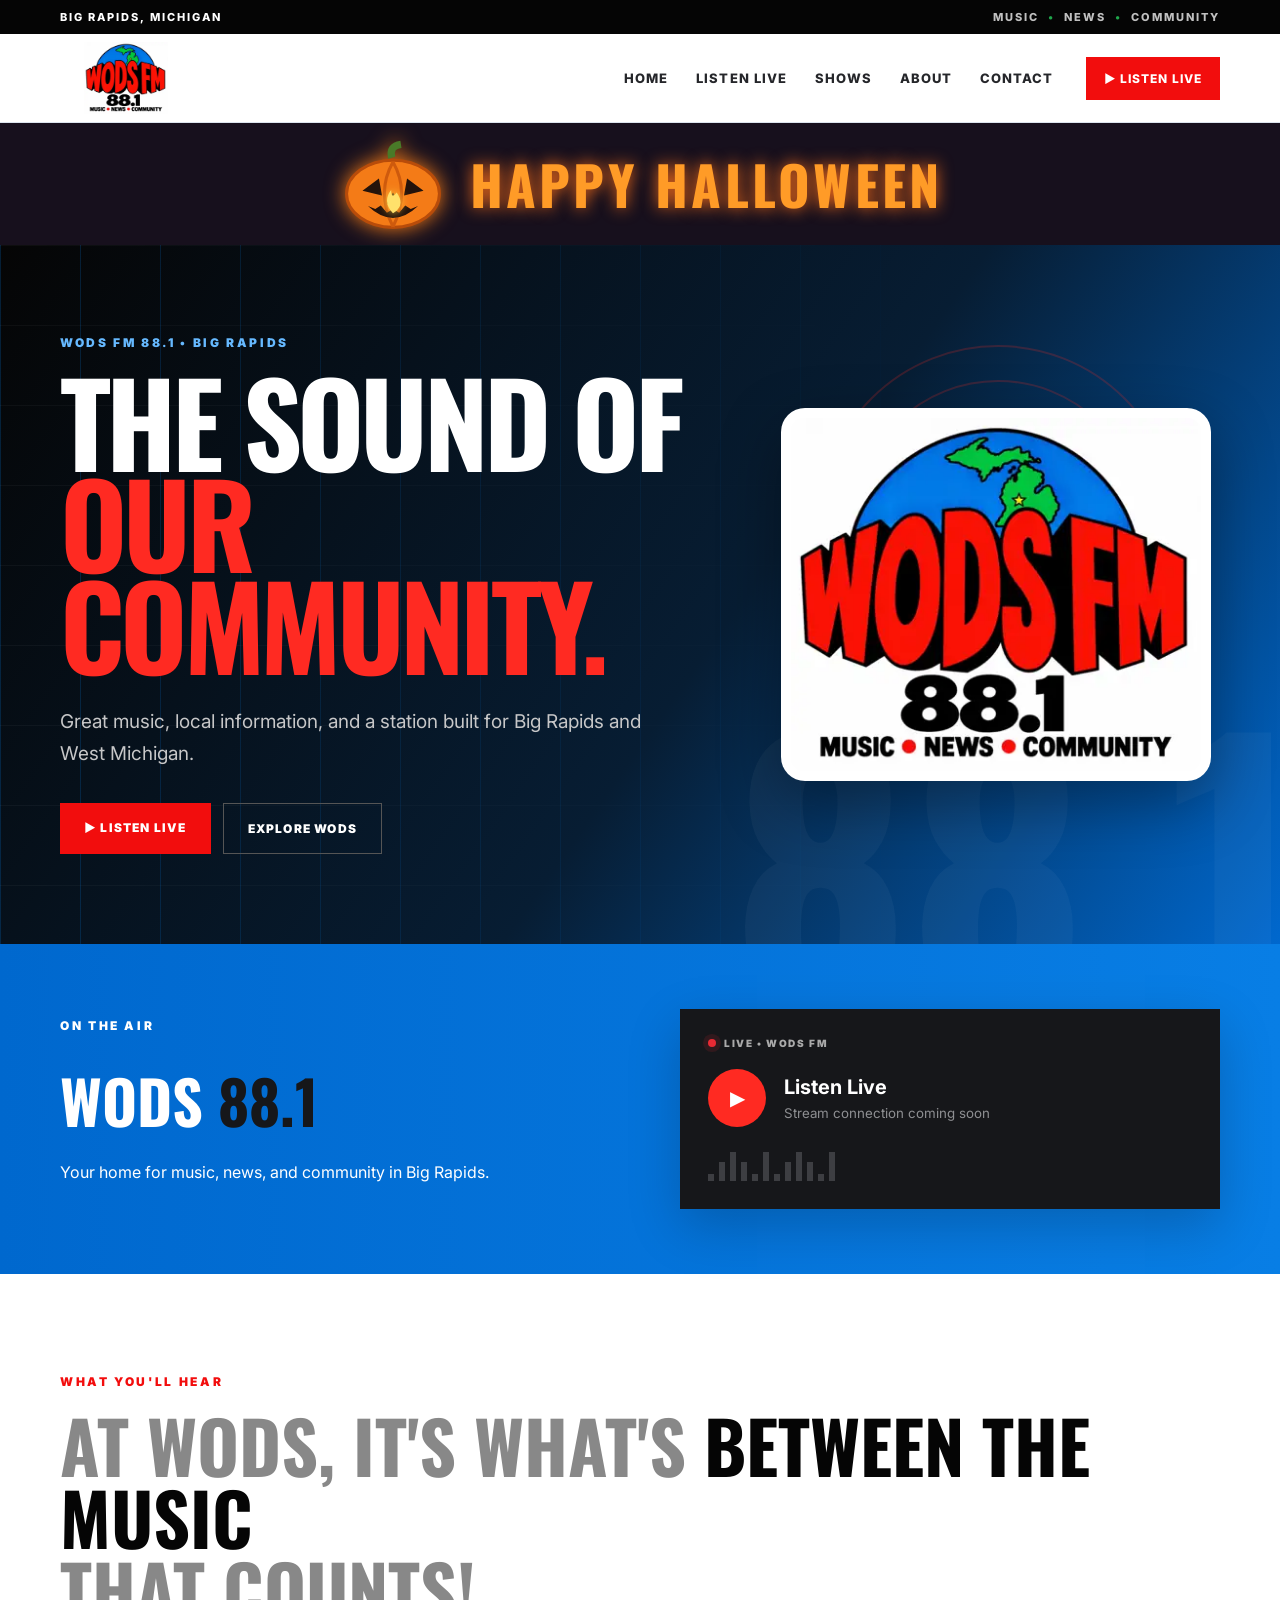
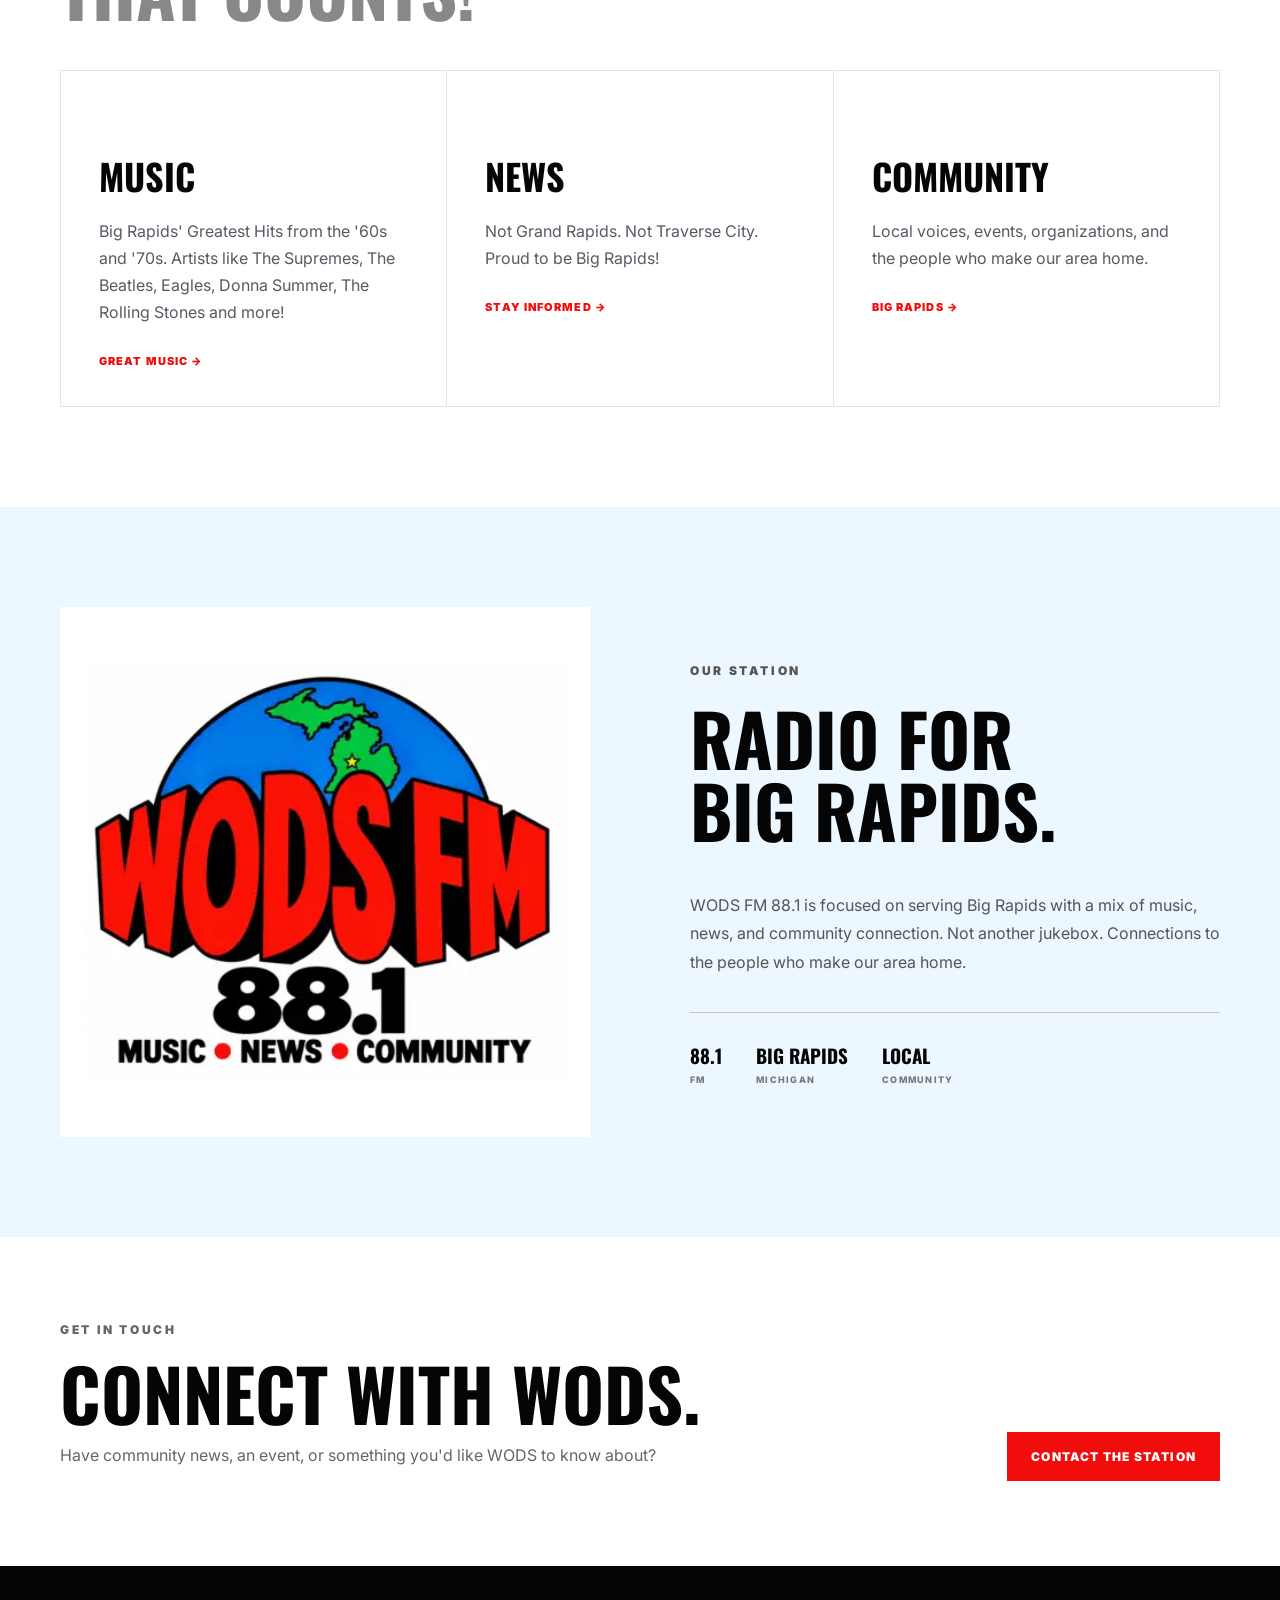
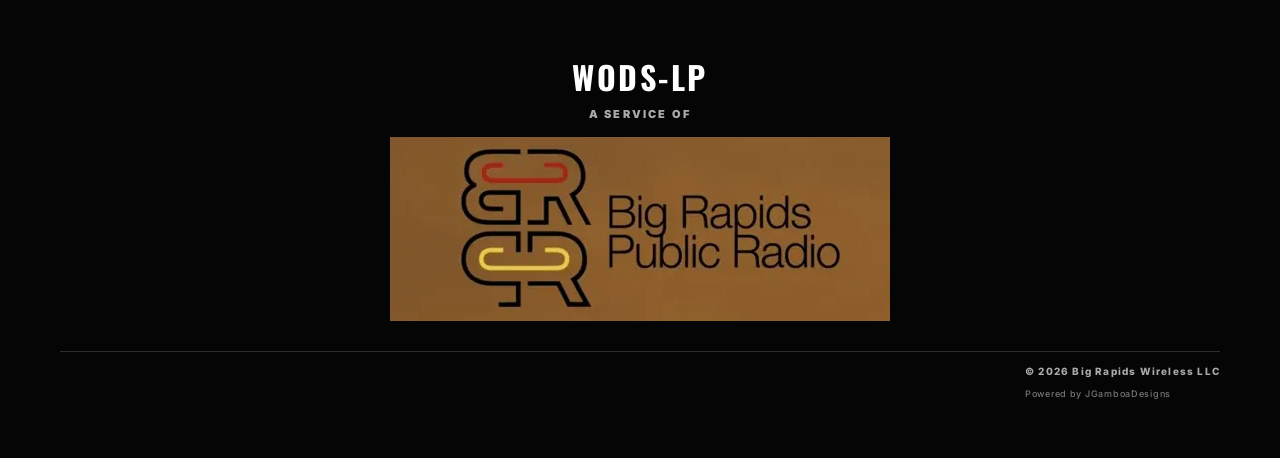
==== commit d0b158f5: "Leave only HAPPY HALLOWEEN in seasonal banner" ====
--- a/index.html
+++ b/index.html
@@ -27,7 +27,7 @@
   </header>
 
   <main>
-<div class="halloween-banner" role="img" aria-label="Happy Halloween! A glowing jack-o-lantern with a flickering flame"><svg class="pumpkin" viewBox="0 0 180 150" aria-hidden="true"><path d="M88 32 Q83 13 103 10" fill="none" stroke="#497a28" stroke-width="12"/><ellipse cx="90" cy="91" rx="76" ry="55" fill="#f47b17" stroke="#b84c0a" stroke-width="5"/><path d="M90 39 Q62 88 90 145 M90 39 Q118 88 90 145" fill="none" stroke="#ce5a0d" stroke-width="5"/><path d="M40 86 L67 66 L72 94 Z M140 86 L113 66 L108 94 Z M90 89 L80 107 L100 107 Z M49 111 Q90 150 131 111 L119 116 L110 110 L100 122 L90 116 L80 122 L70 110 L61 116 Z" fill="#24130b"/><path class="pumpkin-flame" d="M90 123 Q72 104 87 85 Q87 101 96 89 Q111 110 90 123Z" fill="#ffe16b"/></svg><div class="halloween-greeting"><strong>HAPPY HALLOWEEN</strong><div>THANK YOU</div></div></div>
+<div class="halloween-banner" role="img" aria-label="Happy Halloween! A glowing jack-o-lantern with a flickering flame"><svg class="pumpkin" viewBox="0 0 180 150" aria-hidden="true"><path d="M88 32 Q83 13 103 10" fill="none" stroke="#497a28" stroke-width="12"/><ellipse cx="90" cy="91" rx="76" ry="55" fill="#f47b17" stroke="#b84c0a" stroke-width="5"/><path d="M90 39 Q62 88 90 145 M90 39 Q118 88 90 145" fill="none" stroke="#ce5a0d" stroke-width="5"/><path d="M40 86 L67 66 L72 94 Z M140 86 L113 66 L108 94 Z M90 89 L80 107 L100 107 Z M49 111 Q90 150 131 111 L119 116 L110 110 L100 122 L90 116 L80 122 L70 110 L61 116 Z" fill="#24130b"/><path class="pumpkin-flame" d="M90 123 Q72 104 87 85 Q87 101 96 89 Q111 110 90 123Z" fill="#ffe16b"/></svg><strong>HAPPY HALLOWEEN</strong></div>
     <section class="hero" id="home">
       <div class="hero-grid"></div>
       <div class="wrap hero-layout"><div class="hero-content">
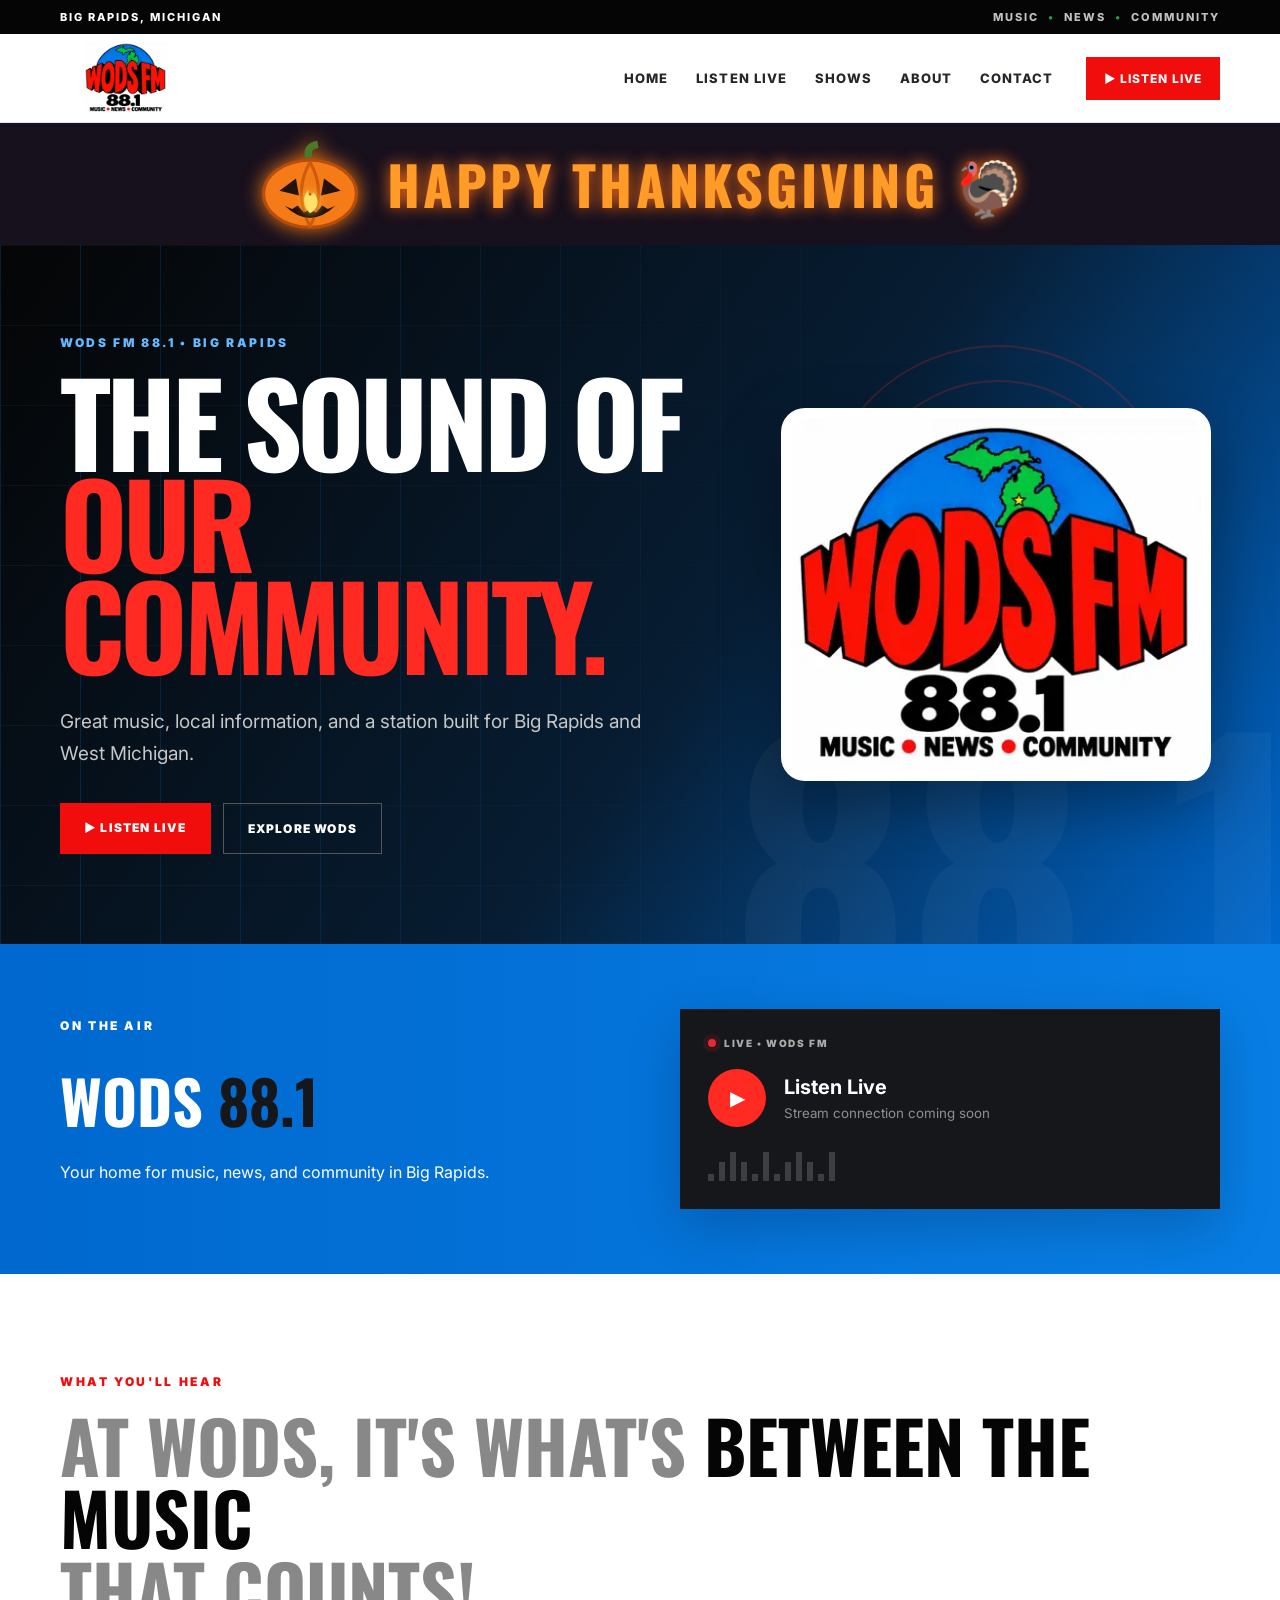
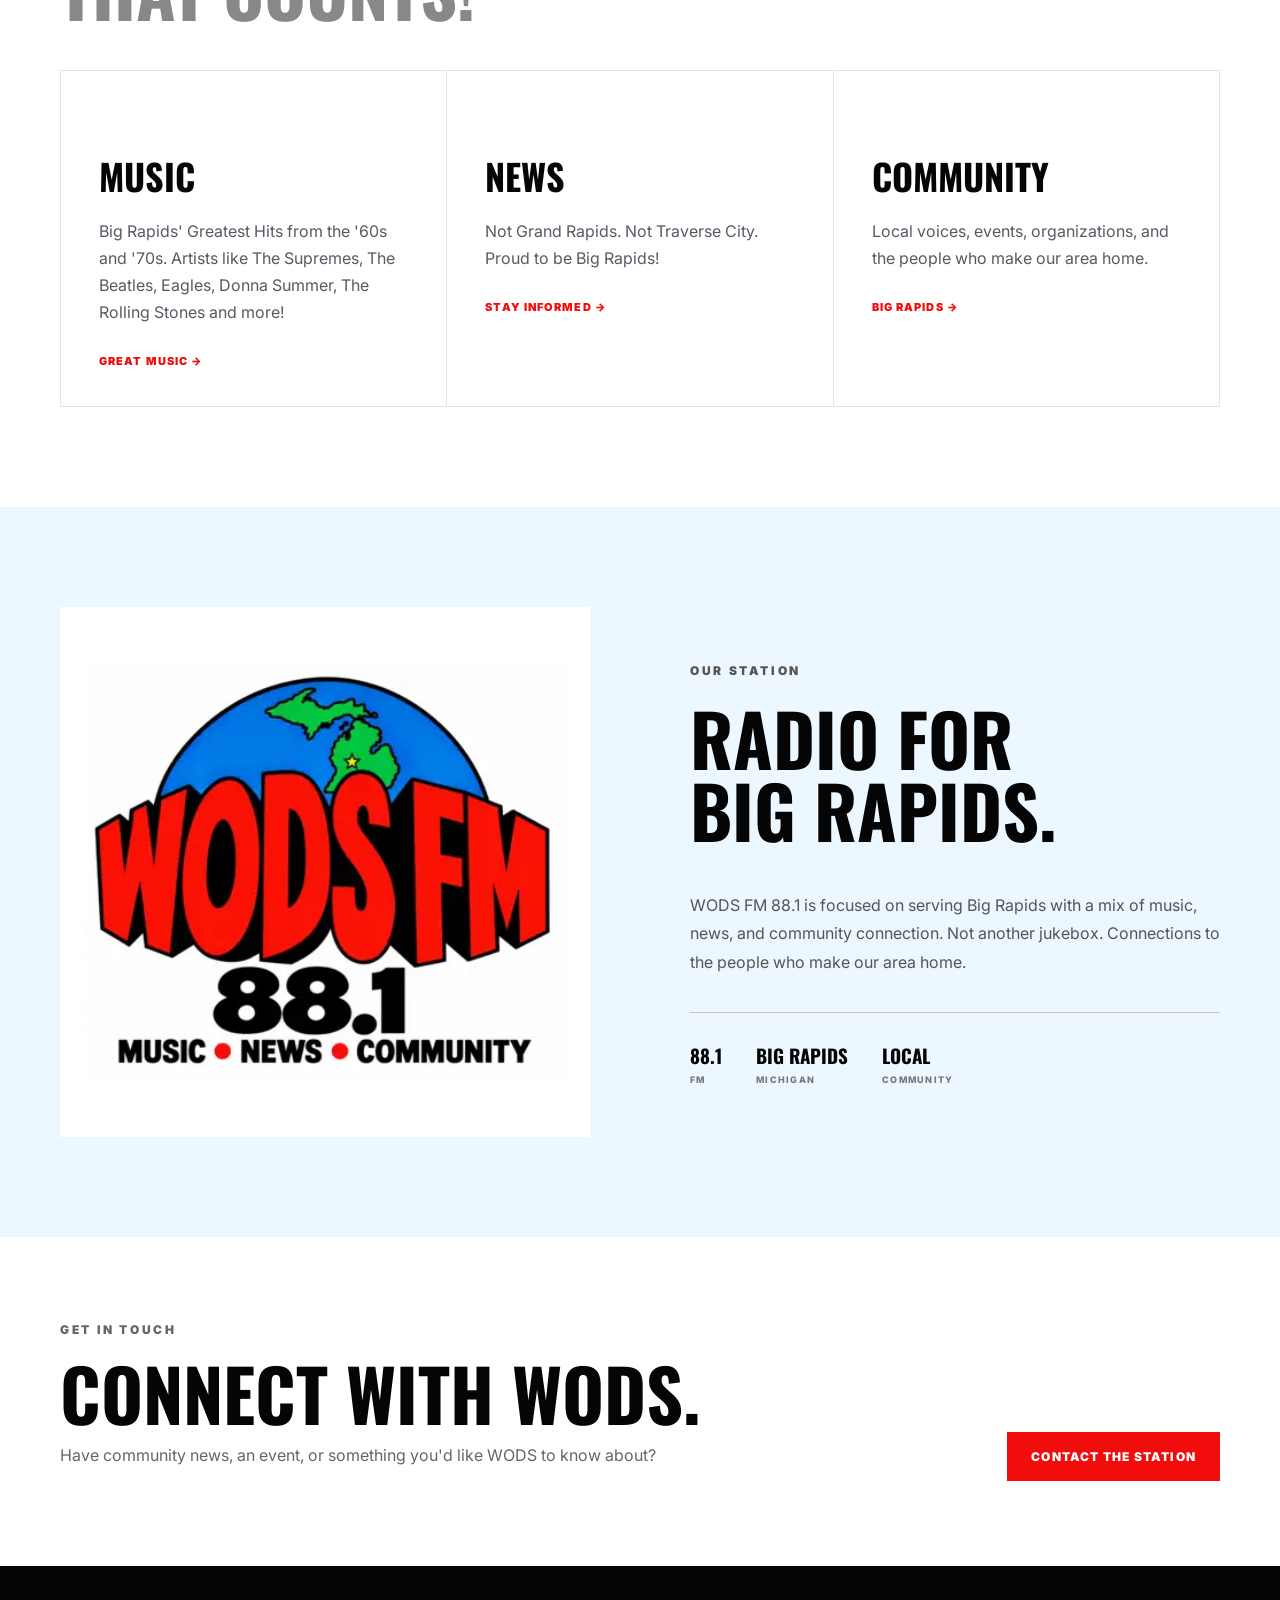
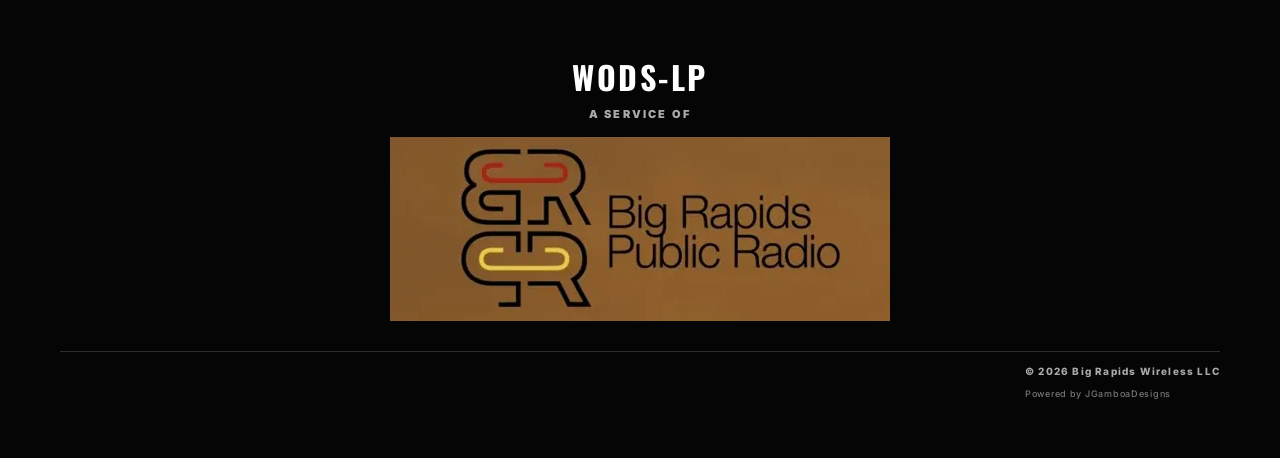
==== commit a7fb1ff9: "Change holiday greeting to Happy Thanksgiving" ====
--- a/index.html
+++ b/index.html
@@ -27,7 +27,7 @@
   </header>
 
   <main>
-<div class="halloween-banner" role="img" aria-label="Happy Halloween! A glowing jack-o-lantern with a flickering flame"><svg class="pumpkin" viewBox="0 0 180 150" aria-hidden="true"><path d="M88 32 Q83 13 103 10" fill="none" stroke="#497a28" stroke-width="12"/><ellipse cx="90" cy="91" rx="76" ry="55" fill="#f47b17" stroke="#b84c0a" stroke-width="5"/><path d="M90 39 Q62 88 90 145 M90 39 Q118 88 90 145" fill="none" stroke="#ce5a0d" stroke-width="5"/><path d="M40 86 L67 66 L72 94 Z M140 86 L113 66 L108 94 Z M90 89 L80 107 L100 107 Z M49 111 Q90 150 131 111 L119 116 L110 110 L100 122 L90 116 L80 122 L70 110 L61 116 Z" fill="#24130b"/><path class="pumpkin-flame" d="M90 123 Q72 104 87 85 Q87 101 96 89 Q111 110 90 123Z" fill="#ffe16b"/></svg><strong>HAPPY HALLOWEEN</strong></div>
+<div class="halloween-banner" role="img" aria-label="Happy Thanksgiving"><svg class="pumpkin" viewBox="0 0 180 150" aria-hidden="true"><path d="M88 32 Q83 13 103 10" fill="none" stroke="#497a28" stroke-width="12"/><ellipse cx="90" cy="91" rx="76" ry="55" fill="#f47b17" stroke="#b84c0a" stroke-width="5"/><path d="M90 39 Q62 88 90 145 M90 39 Q118 88 90 145" fill="none" stroke="#ce5a0d" stroke-width="5"/><path d="M40 86 L67 66 L72 94 Z M140 86 L113 66 L108 94 Z M90 89 L80 107 L100 107 Z M49 111 Q90 150 131 111 L119 116 L110 110 L100 122 L90 116 L80 122 L70 110 L61 116 Z" fill="#24130b"/><path class="pumpkin-flame" d="M90 123 Q72 104 87 85 Q87 101 96 89 Q111 110 90 123Z" fill="#ffe16b"/></svg><strong>HAPPY THANKSGIVING 🦃</strong></div>
     <section class="hero" id="home">
       <div class="hero-grid"></div>
       <div class="wrap hero-layout"><div class="hero-content">
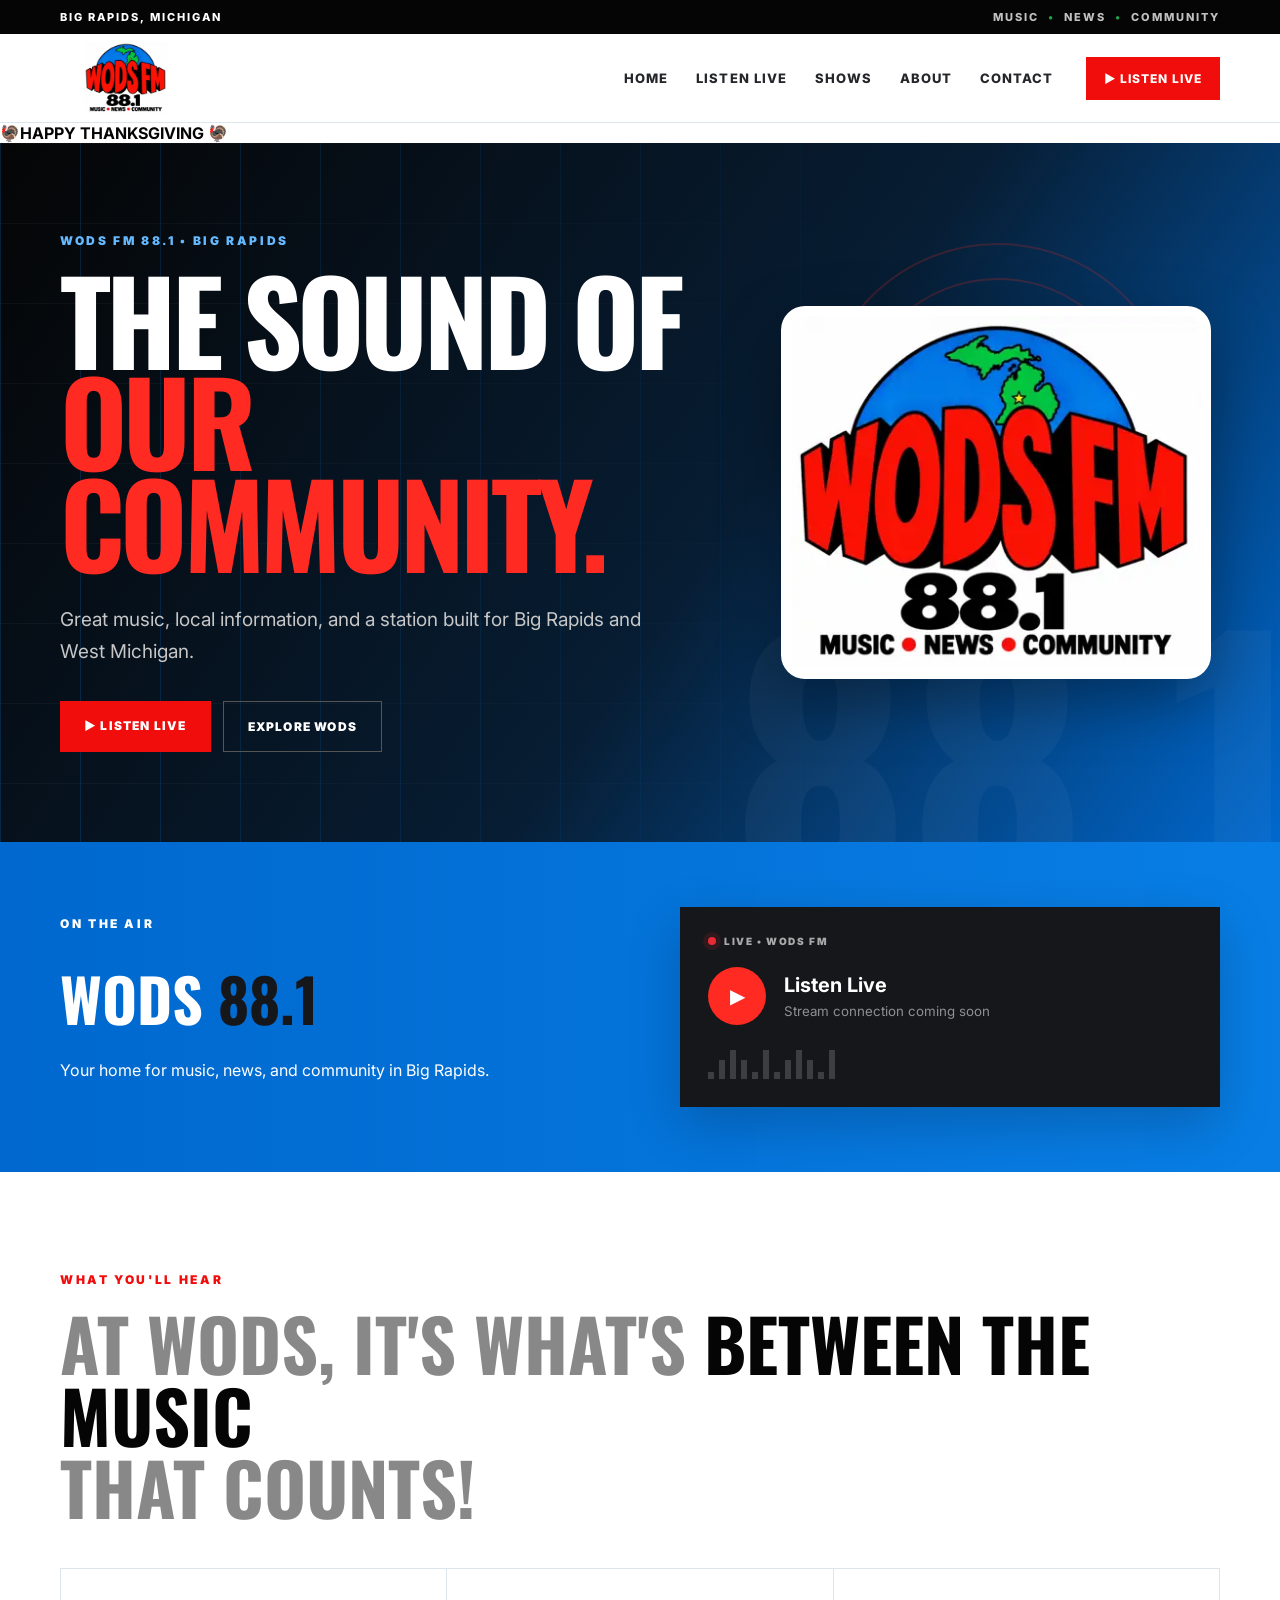
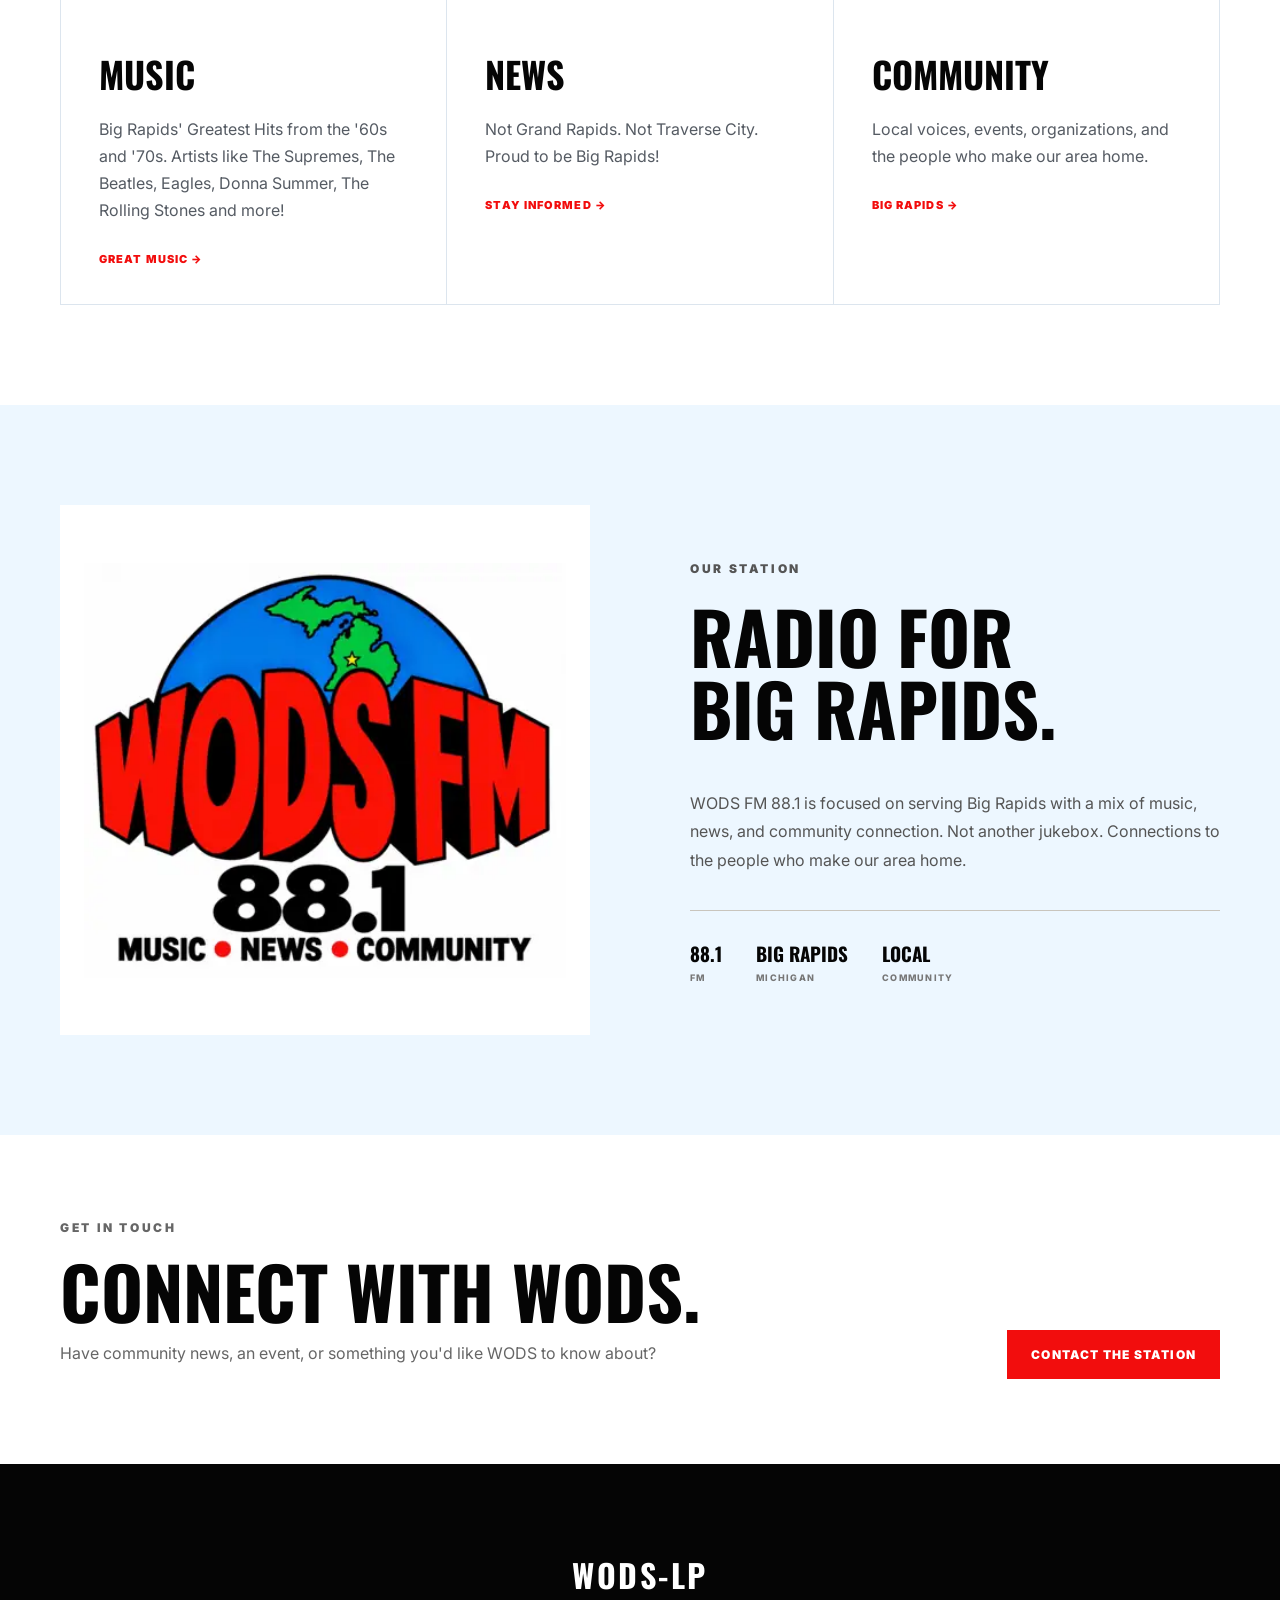
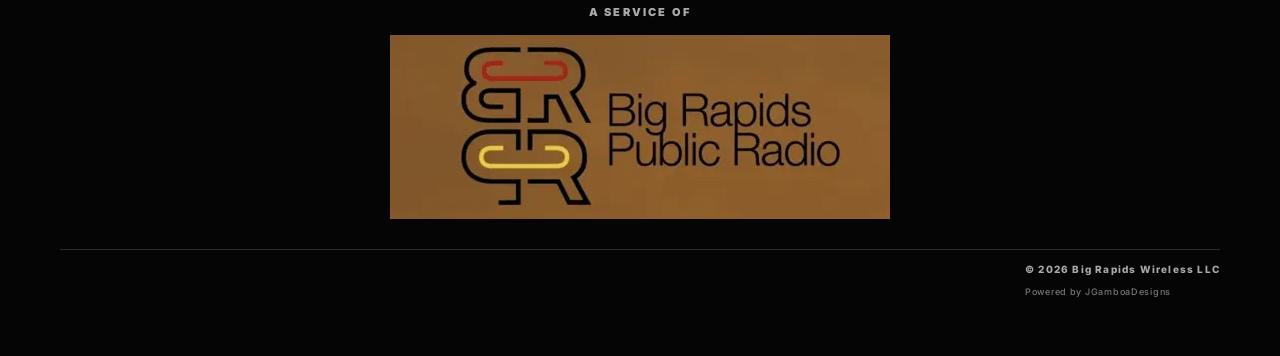
==== commit 4ebf81af: "Replace Halloween pumpkin with Thanksgiving turkey" ====
--- a/index.html
+++ b/index.html
@@ -27,7 +27,7 @@
   </header>
 
   <main>
-<div class="halloween-banner" role="img" aria-label="Happy Thanksgiving"><svg class="pumpkin" viewBox="0 0 180 150" aria-hidden="true"><path d="M88 32 Q83 13 103 10" fill="none" stroke="#497a28" stroke-width="12"/><ellipse cx="90" cy="91" rx="76" ry="55" fill="#f47b17" stroke="#b84c0a" stroke-width="5"/><path d="M90 39 Q62 88 90 145 M90 39 Q118 88 90 145" fill="none" stroke="#ce5a0d" stroke-width="5"/><path d="M40 86 L67 66 L72 94 Z M140 86 L113 66 L108 94 Z M90 89 L80 107 L100 107 Z M49 111 Q90 150 131 111 L119 116 L110 110 L100 122 L90 116 L80 122 L70 110 L61 116 Z" fill="#24130b"/><path class="pumpkin-flame" d="M90 123 Q72 104 87 85 Q87 101 96 89 Q111 110 90 123Z" fill="#ffe16b"/></svg><strong>HAPPY THANKSGIVING 🦃</strong></div>
+<div class="thanksgiving-banner" aria-label="Happy Thanksgiving"><span class="turkey-icon" role="img" aria-label="Turkey">🦃</span><strong>HAPPY THANKSGIVING 🦃</strong></div>
     <section class="hero" id="home">
       <div class="hero-grid"></div>
       <div class="wrap hero-layout"><div class="hero-content">
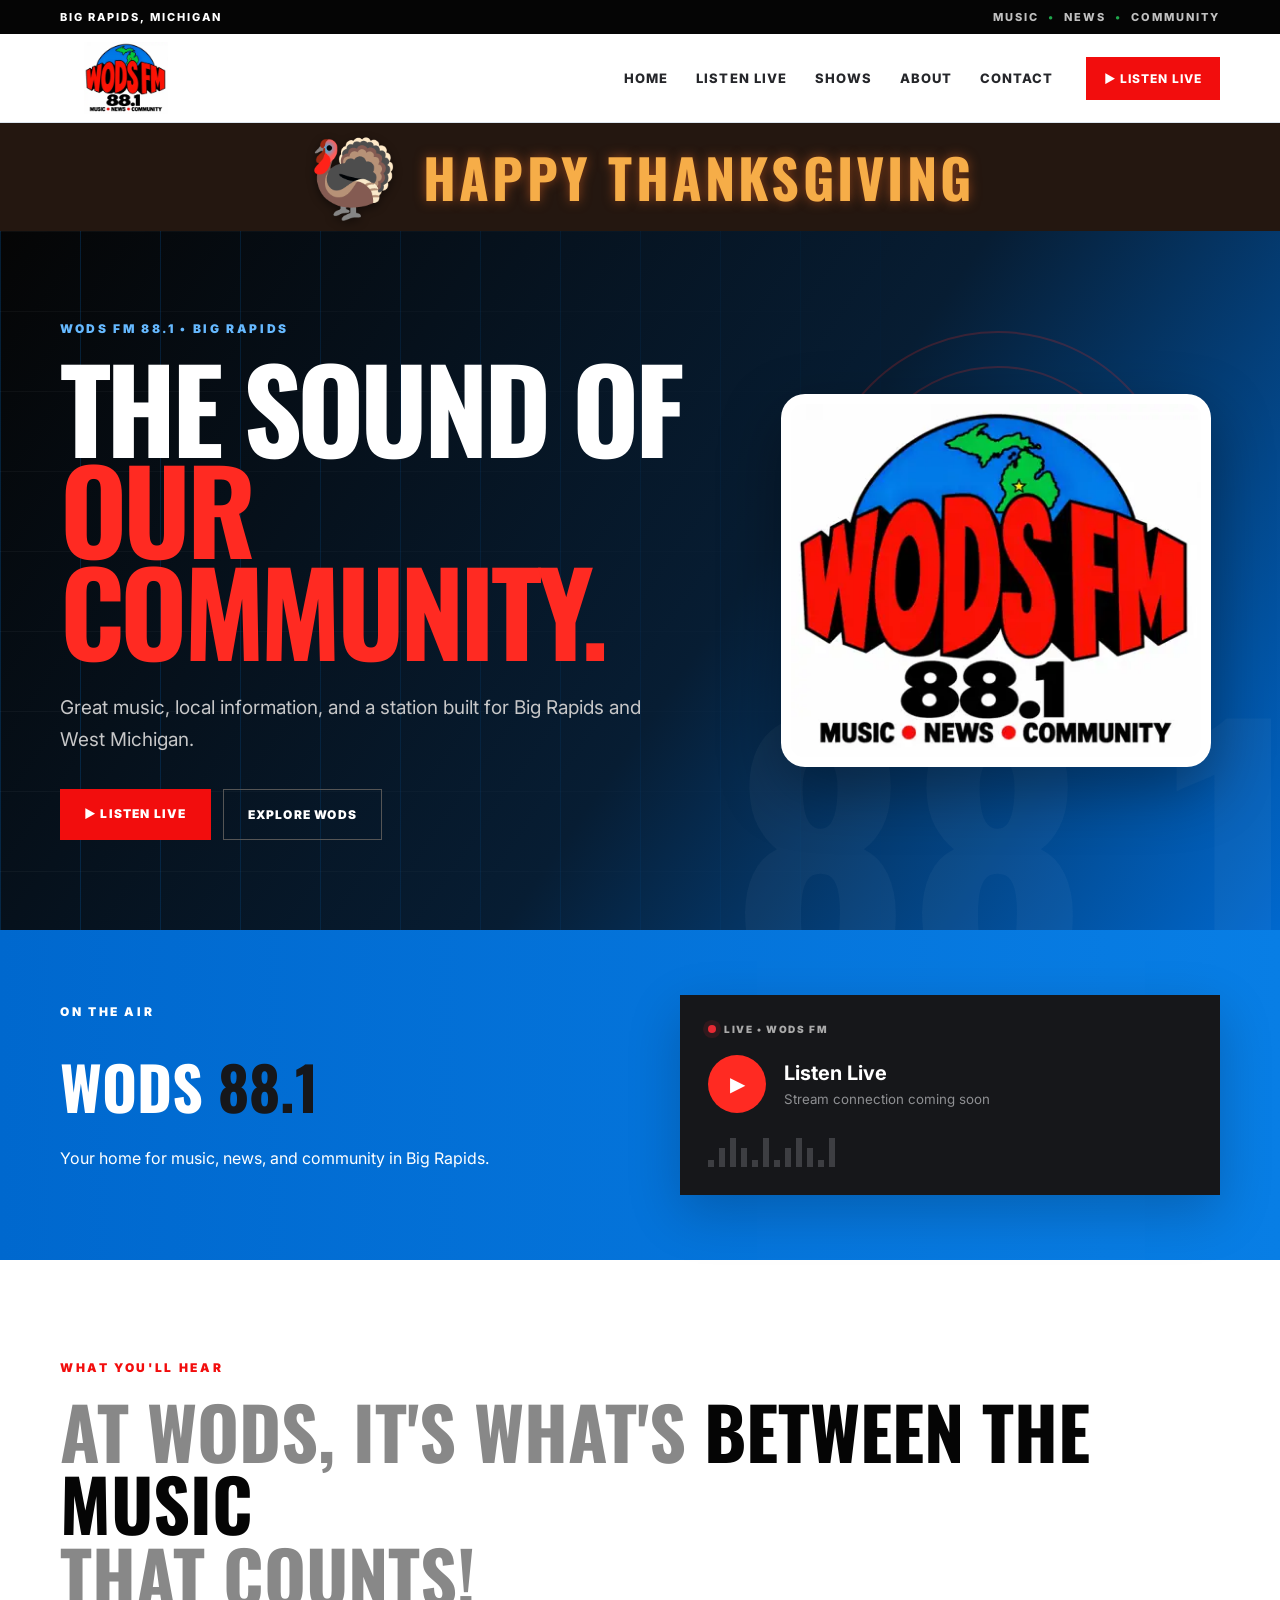
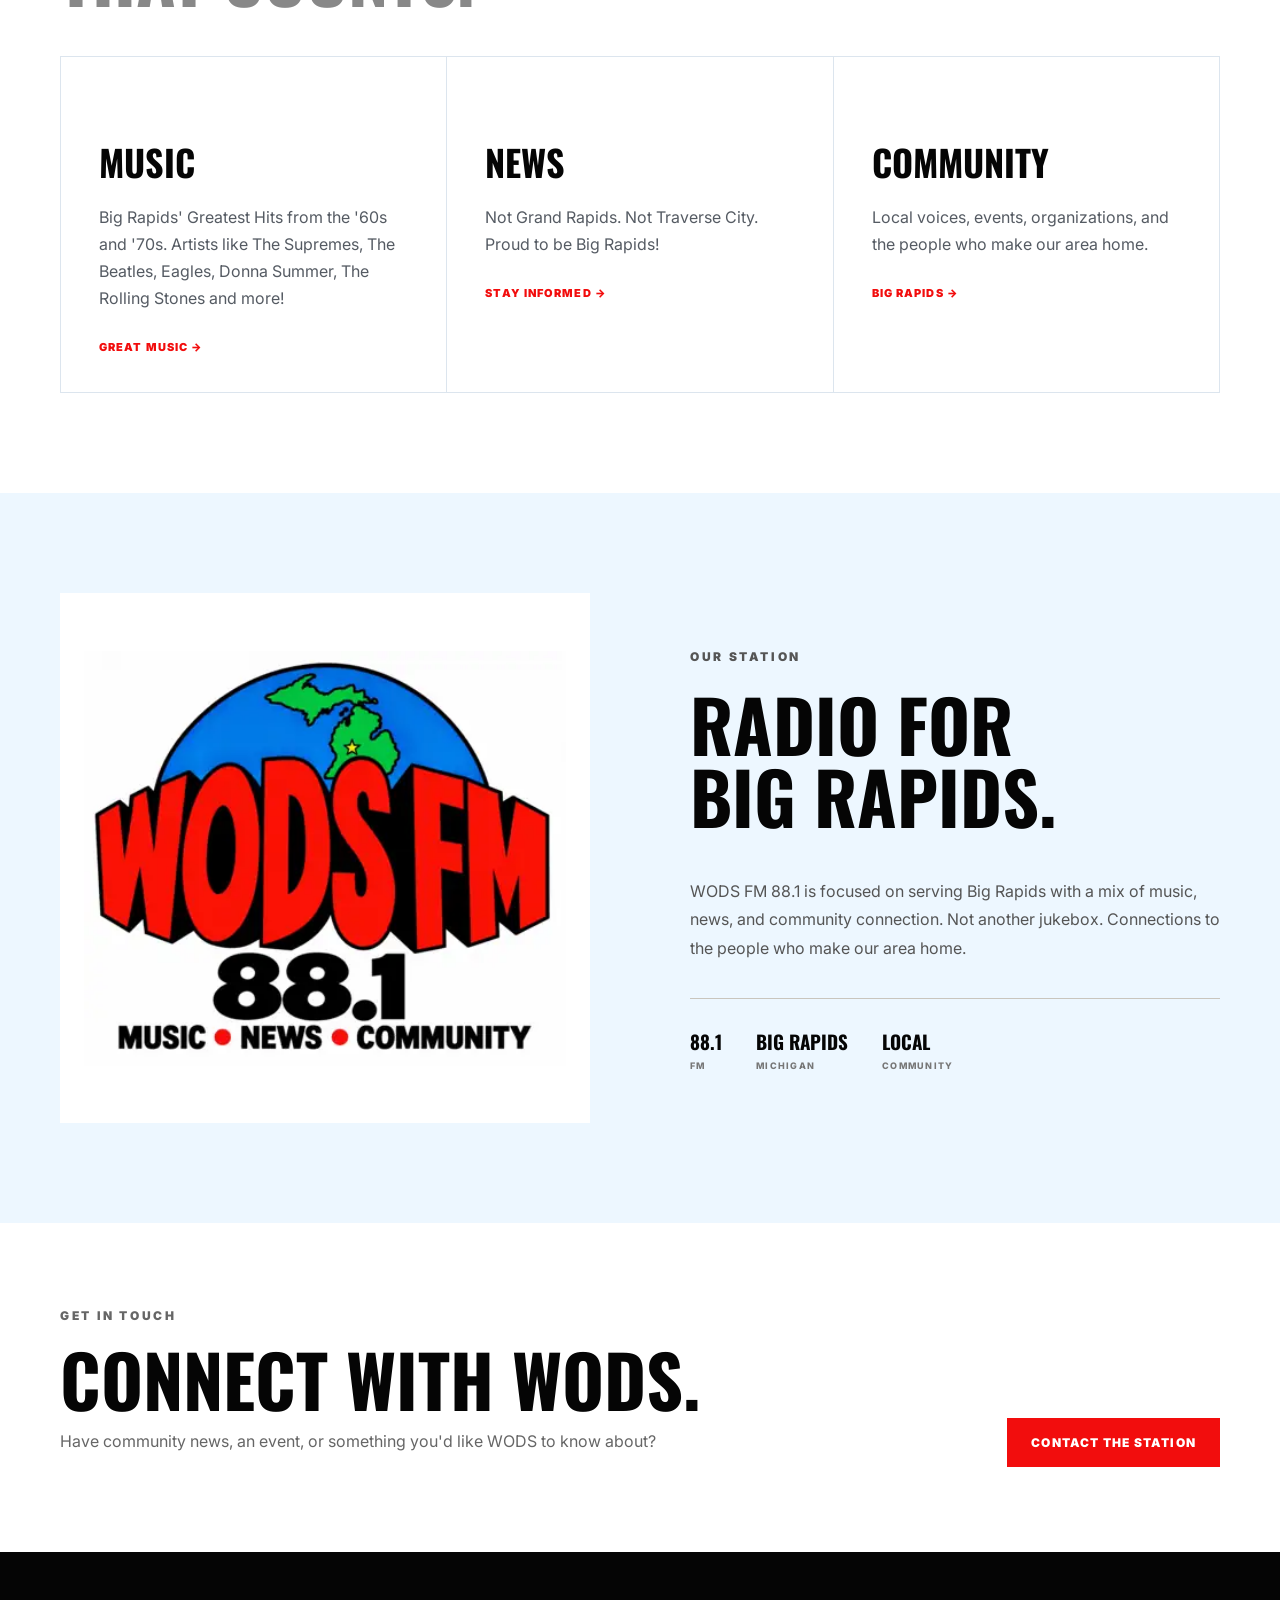
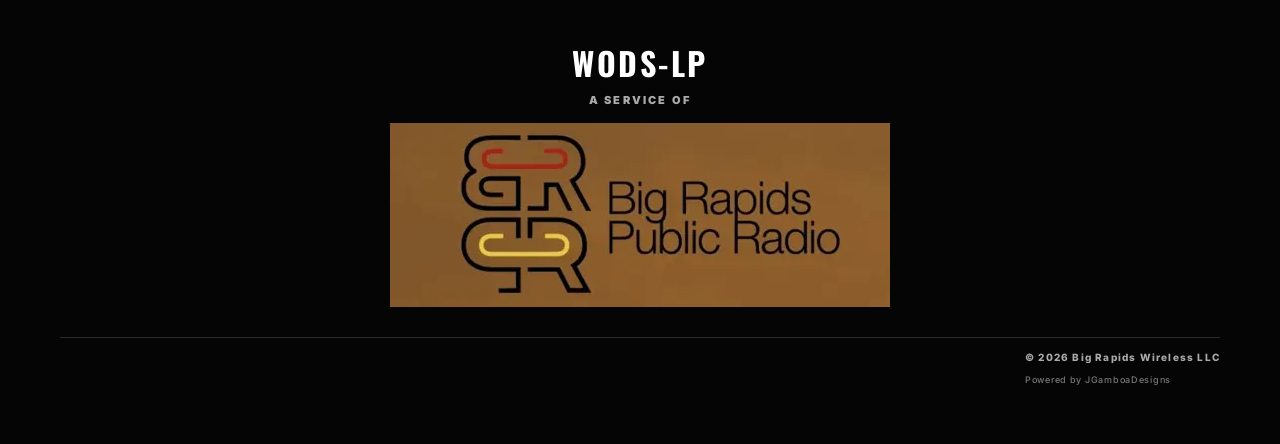
==== commit 104c2e18: "Remove small turkey emoji from Thanksgiving heading" ====
--- a/index.html
+++ b/index.html
@@ -27,7 +27,7 @@
   </header>
 
   <main>
-<div class="thanksgiving-banner" aria-label="Happy Thanksgiving"><span class="turkey-icon" role="img" aria-label="Turkey">🦃</span><strong>HAPPY THANKSGIVING 🦃</strong></div>
+<div class="thanksgiving-banner" aria-label="Happy Thanksgiving"><span class="turkey-icon" role="img" aria-label="Turkey">🦃</span><strong>HAPPY THANKSGIVING</strong></div>
     <section class="hero" id="home">
       <div class="hero-grid"></div>
       <div class="wrap hero-layout"><div class="hero-content">
--- a/styles.css
+++ b/styles.css
@@ -40,5 +40,4 @@
 @media(max-width:650px){.station-contact-form{grid-template-columns:1fr;padding:24px}.form-field.full{grid-column:auto}.contact-hero{padding:50px 0}.contact-home{font-size:10px}}
 
 .powered-by{display:inline-block;margin-top:6px;font-size:9px;font-weight:600;letter-spacing:.08em;color:#777}
-
-.halloween-banner{display:flex;align-items:center;justify-content:center;gap:22px;padding:14px 20px;background:#17101d;color:#ff9b27;text-align:center}.halloween-banner strong{font-family:Oswald,sans-serif;font-size:clamp(27px,5vw,54px);letter-spacing:.06em;text-shadow:0 0 16px #f46b19}.pumpkin{width:110px;height:94px;flex:none;filter:drop-shadow(0 0 10px #f47b17)}.pumpkin-flame{transform-origin:90px 120px;animation:flame-flicker .32s infinite alternate ease-in-out;filter:drop-shadow(0 0 8px #ffd044)}@keyframes flame-flicker{0%{transform:scale(.88) rotate(-5deg);opacity:.7}100%{transform:scale(1.13) rotate(6deg);opacity:1}}@media(max-width:500px){.halloween-banner{gap:9px}.pumpkin{width:77px;height:68px}}@media(prefers-reduced-motion:reduce){.pumpkin-flame{animation:none}}
+.thanksgiving-banner{display:flex;align-items:center;justify-content:center;gap:22px;padding:14px 20px;background:#241710;color:#f6ad48;text-align:center}.thanksgiving-banner strong{font-family:Oswald,sans-serif;font-size:clamp(27px,5vw,54px);letter-spacing:.06em;text-shadow:0 0 12px #8b421b}.turkey-icon{font-size:76px;line-height:1;flex:none;filter:drop-shadow(0 3px 5px #0007)}@media(max-width:500px){.thanksgiving-banner{gap:9px}.turkey-icon{font-size:49px}}
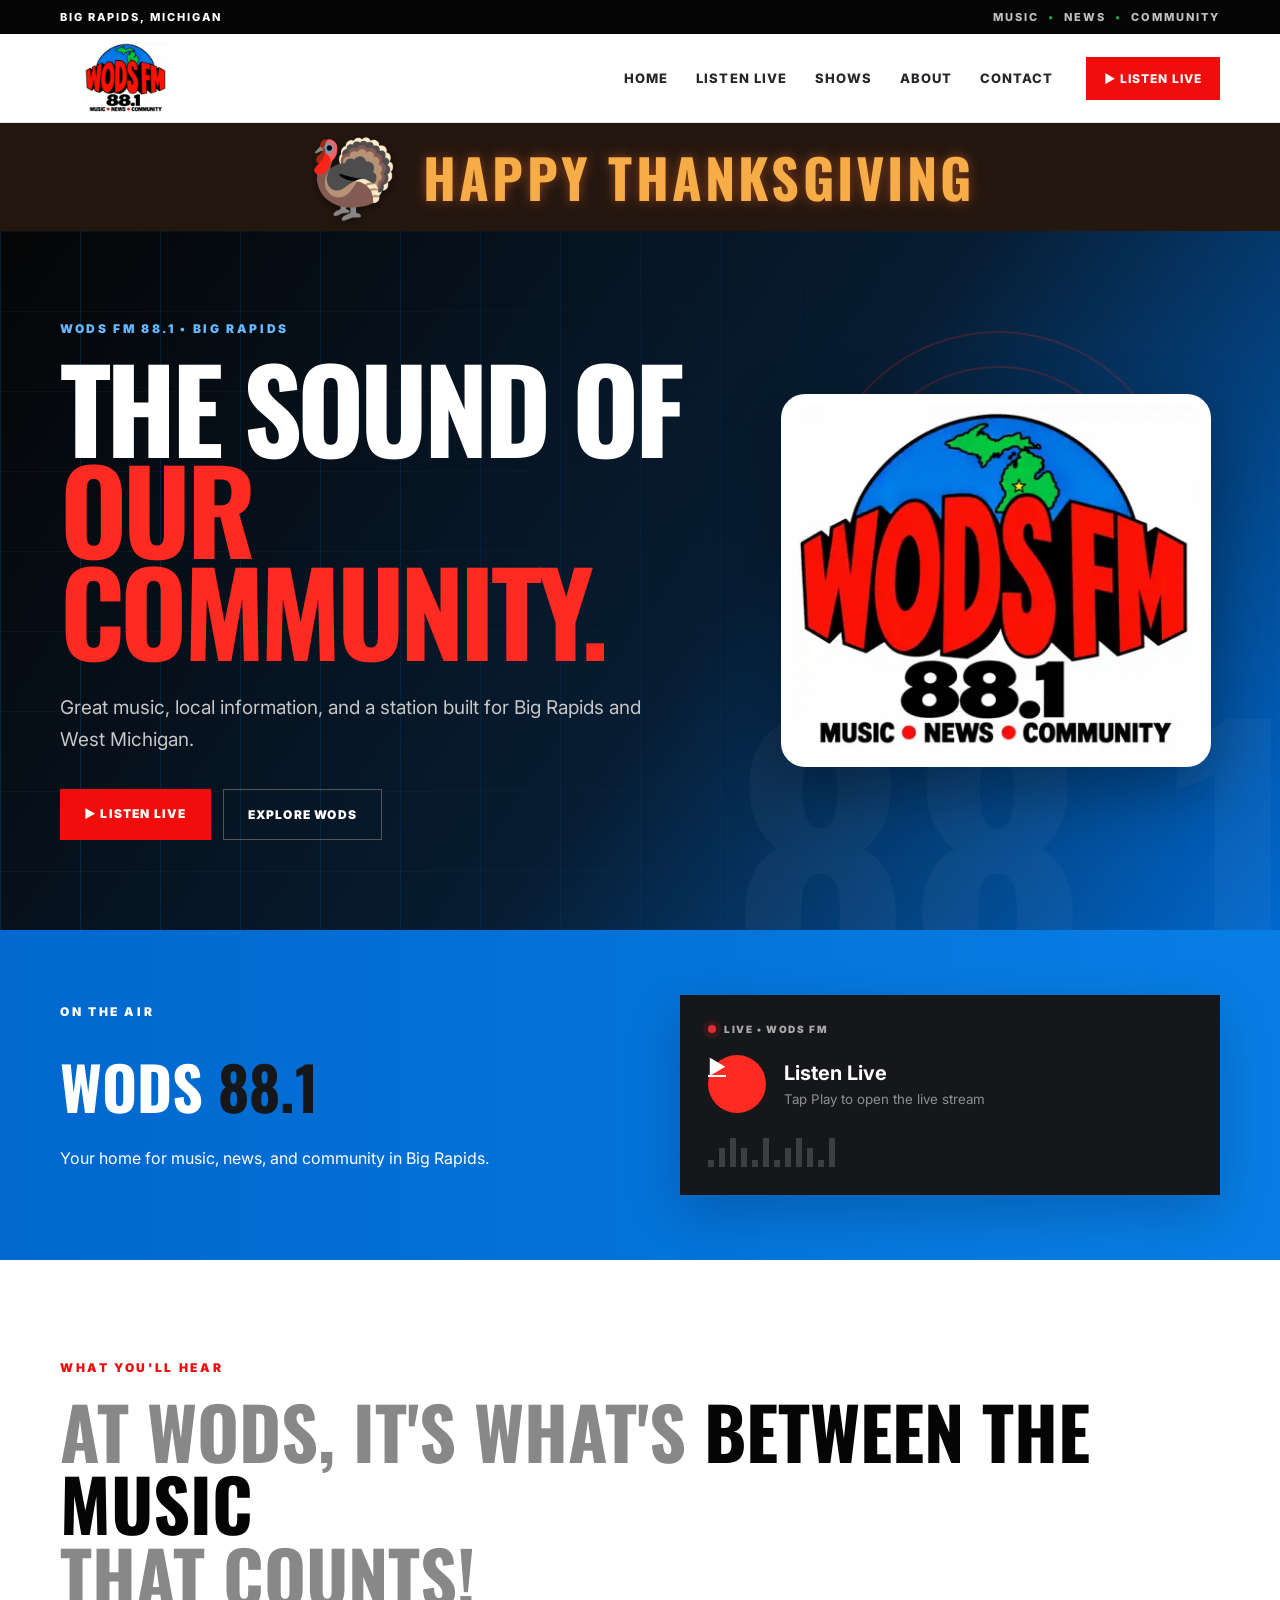
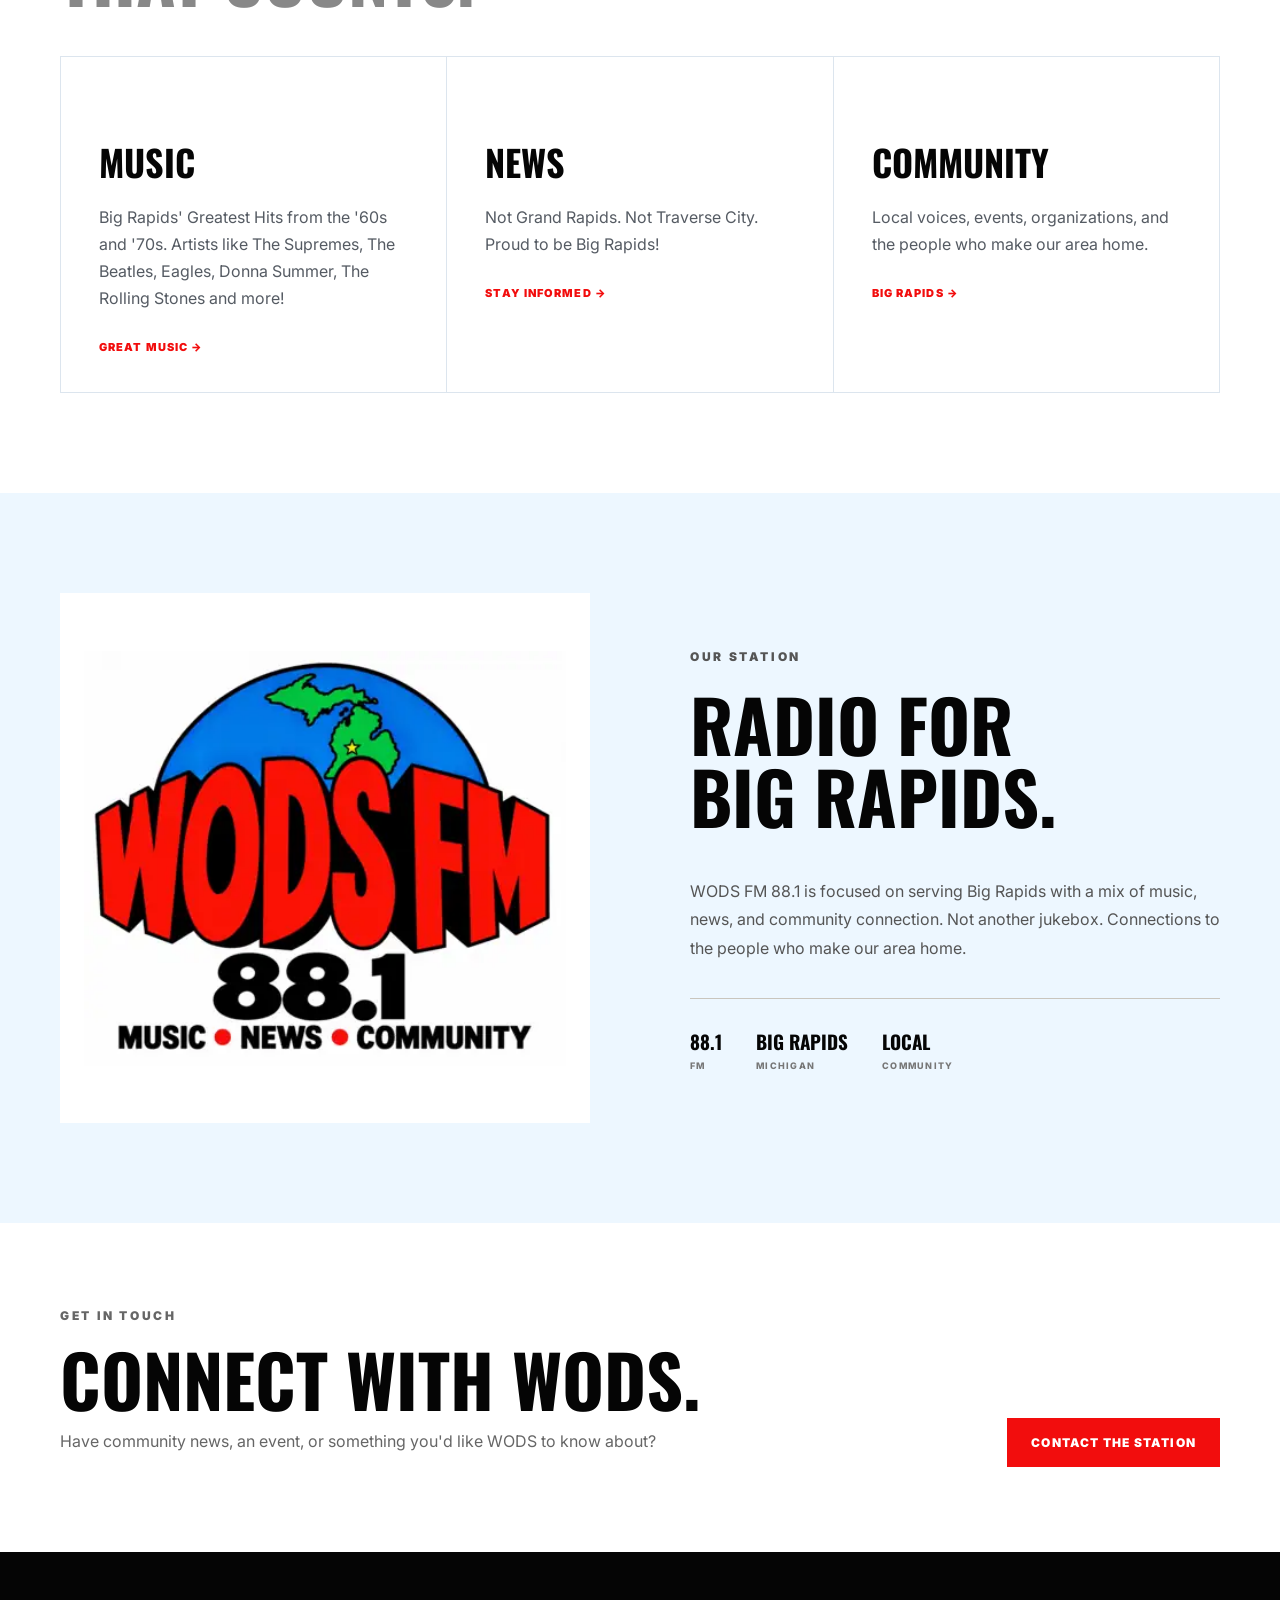
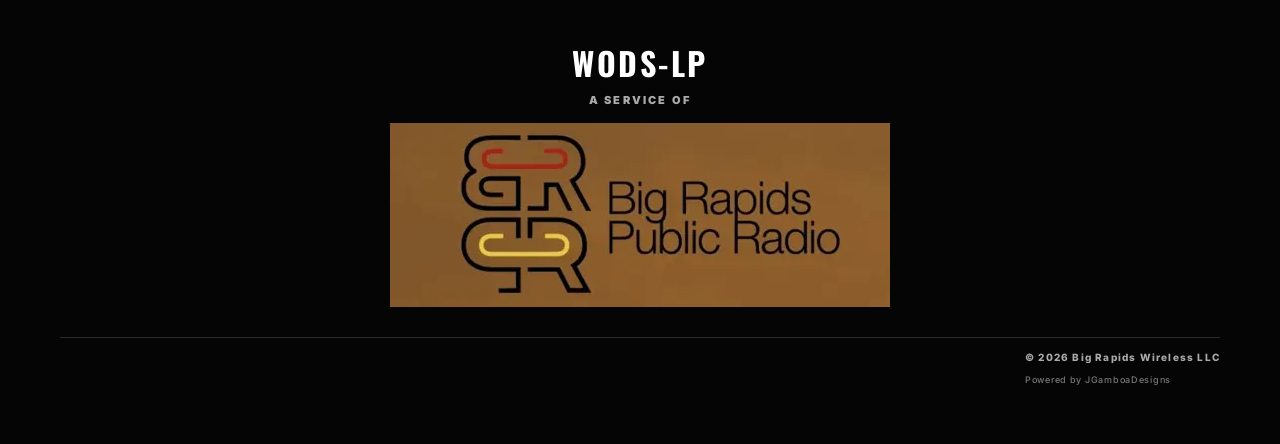
==== commit 0937bbb4: "Fix Listen Live with direct streaming links" ====
--- a/index.html
+++ b/index.html
@@ -20,9 +20,9 @@
       </a>
       <button class="menu" aria-label="Open menu" aria-expanded="false">☰</button>
       <nav class="navlinks" aria-label="Main navigation">
-        <a href="#home">Home</a><a href="#listen">Listen Live</a><a href="#shows">Shows</a><a href="#about">About</a><a href="#contact">Contact</a>
+        <a href="#home">Home</a><a href="https://planetoldies.liberatedstreaming.com/" target="_blank" rel="noopener noreferrer">Listen Live</a><a href="#shows">Shows</a><a href="#about">About</a><a href="#contact">Contact</a>
       </nav>
-      <a class="listen-small" href="#listen">▶ Listen Live</a>
+      <a class="listen-small" href="https://planetoldies.liberatedstreaming.com/" target="_blank" rel="noopener noreferrer">▶ Listen Live</a>
     </div>
   </header>
 
@@ -34,7 +34,7 @@
         <p class="eyebrow">WODS FM 88.1 • BIG RAPIDS</p>
         <h1>The Sound of<br><span>Our Community.</span></h1>
         <p class="hero-copy">Great music, local information, and a station built for Big Rapids and West Michigan.</p>
-        <div class="hero-actions"><a class="btn primary" href="#listen">▶ Listen Live</a><a class="btn ghost" href="#shows">Explore WODS</a></div>
+        <div class="hero-actions"><a class="btn primary" href="https://planetoldies.liberatedstreaming.com/" target="_blank" rel="noopener noreferrer">▶ Listen Live</a><a class="btn ghost" href="#shows">Explore WODS</a></div>
       </div><div class="hero-logo-panel"><img src="assets/wods-logo.svg" alt="WODS FM 88.1"></div></div>
       <div class="signal" aria-hidden="true"><i></i><i></i><i></i><i></i></div>
     </section>
@@ -44,7 +44,7 @@
         <div><p class="section-kicker">ON THE AIR</p><h2>WODS <span>88.1</span></h2><p>Your home for music, news, and community in Big Rapids.</p></div>
         <div class="player-card">
           <div class="player-status"><span class="live-dot"></span><span>LIVE • WODS FM</span></div>
-          <div class="player-row"><button id="playButton" class="play" aria-label="Play WODS">▶</button><div><strong>Listen Live</strong><small id="playerMessage">Stream connection coming soon</small></div></div>
+          <div class="player-row"><a id="playButton" class="play" href="https://planetoldies.liberatedstreaming.com/" target="_blank" rel="noopener noreferrer" aria-label="Open WODS live stream">▶</a><div><strong>Listen Live</strong><small id="playerMessage">Tap Play to open the live stream</small></div></div>
           <div class="meter"><span></span><span></span><span></span><span></span><span></span><span></span><span></span><span></span><span></span><span></span><span></span><span></span></div>
           <audio id="stationAudio" preload="none"></audio>
         </div>
